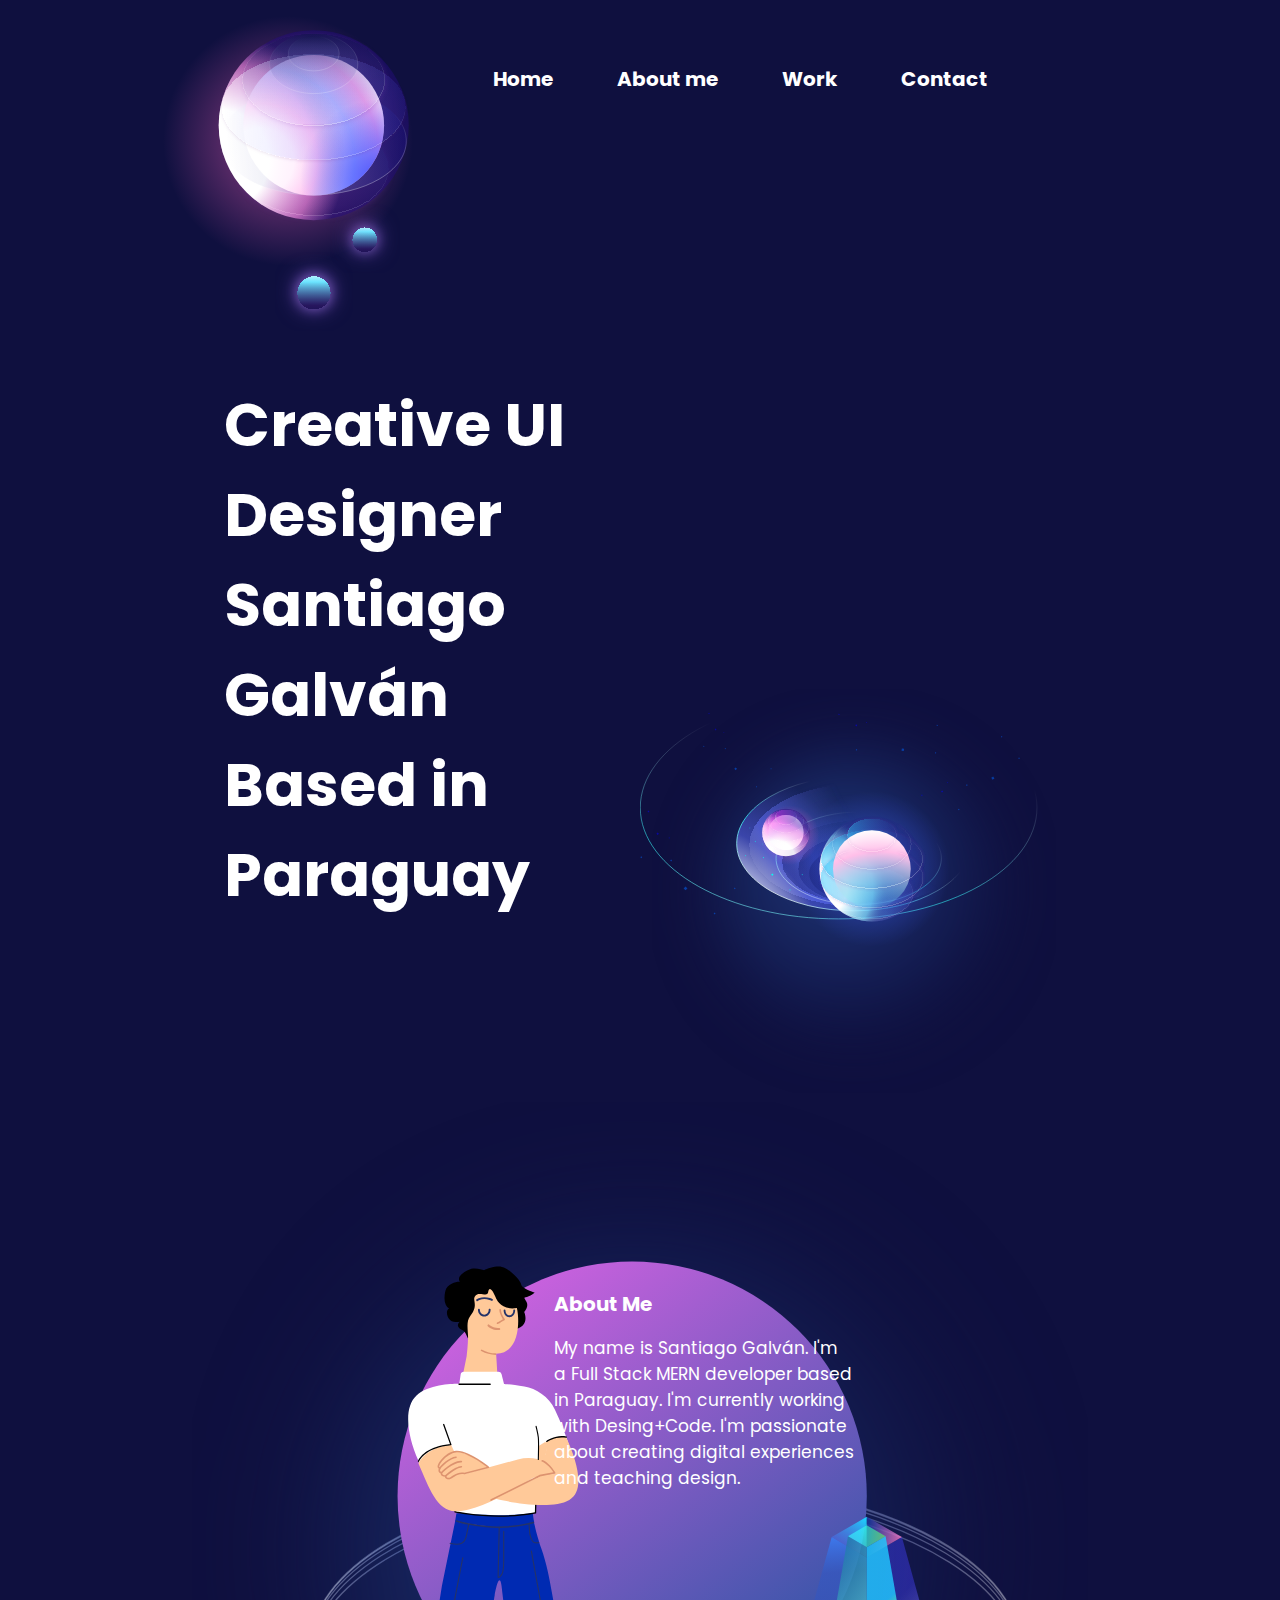
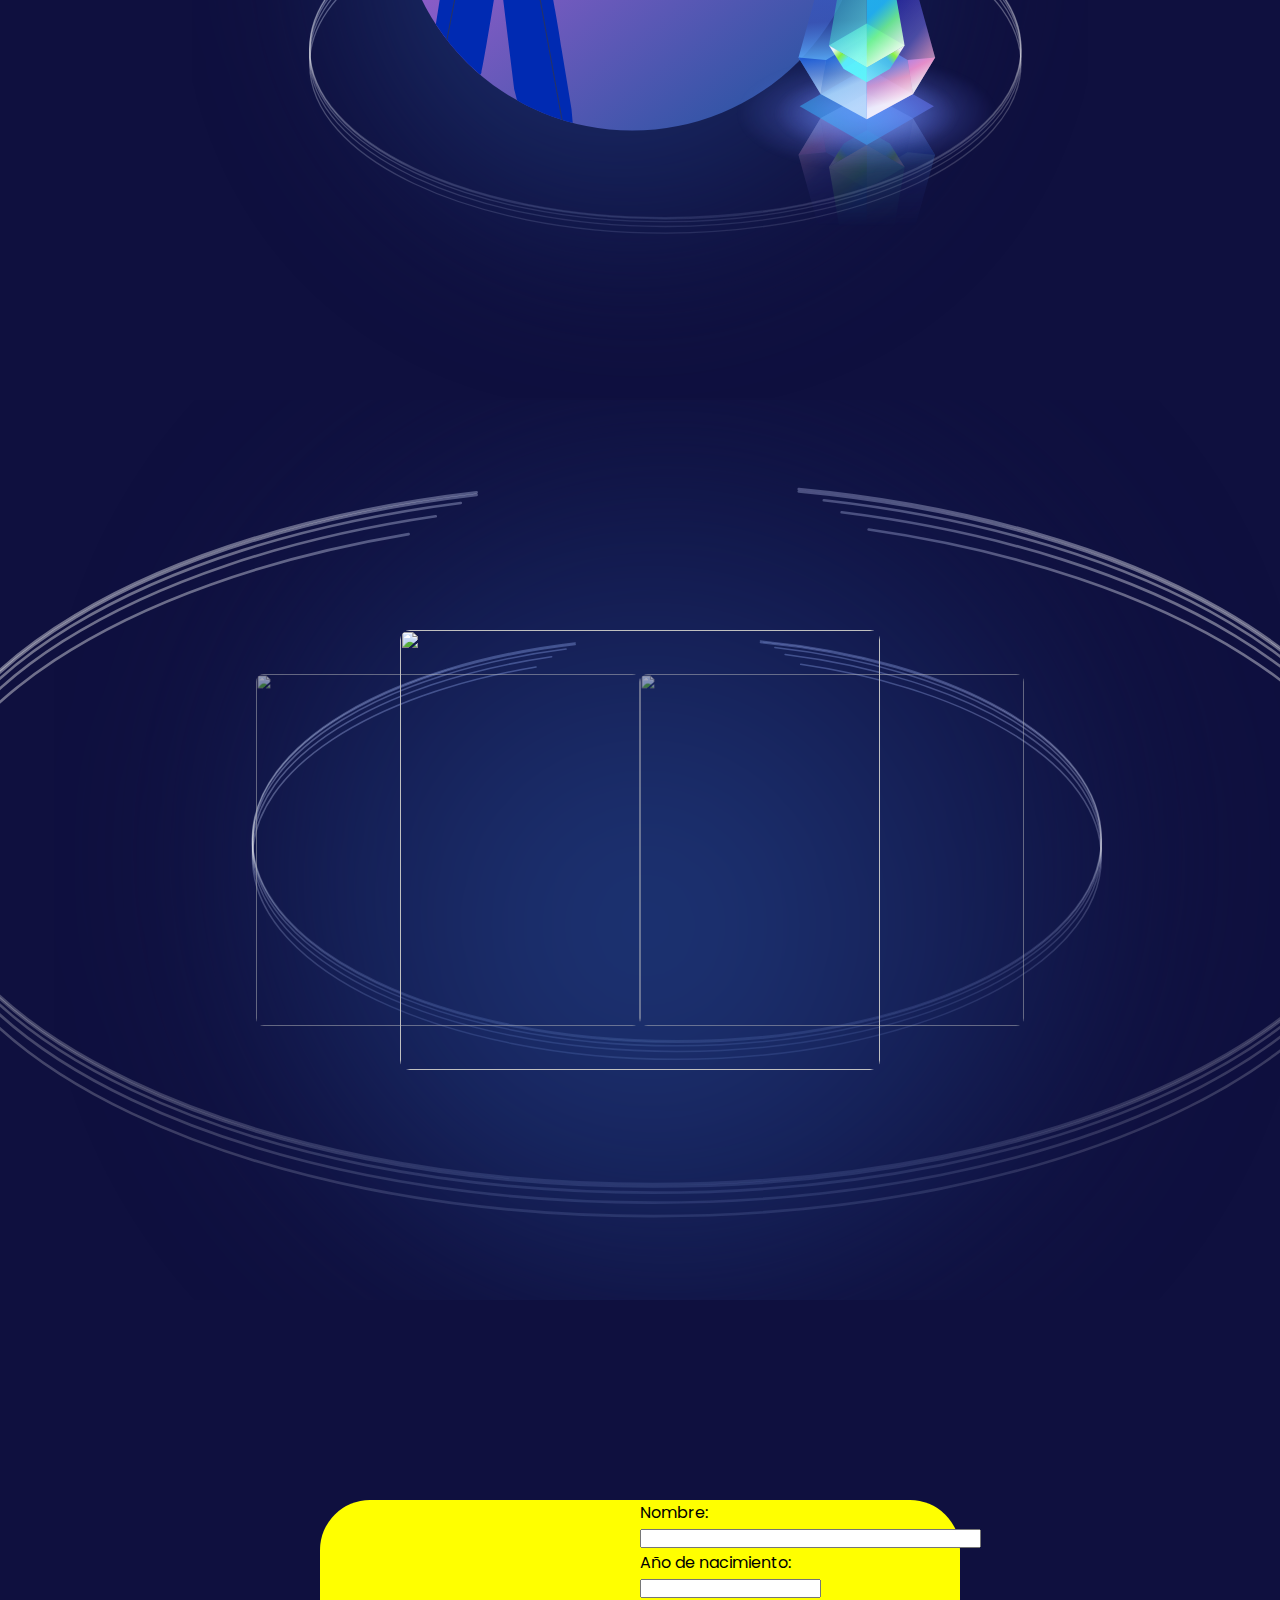
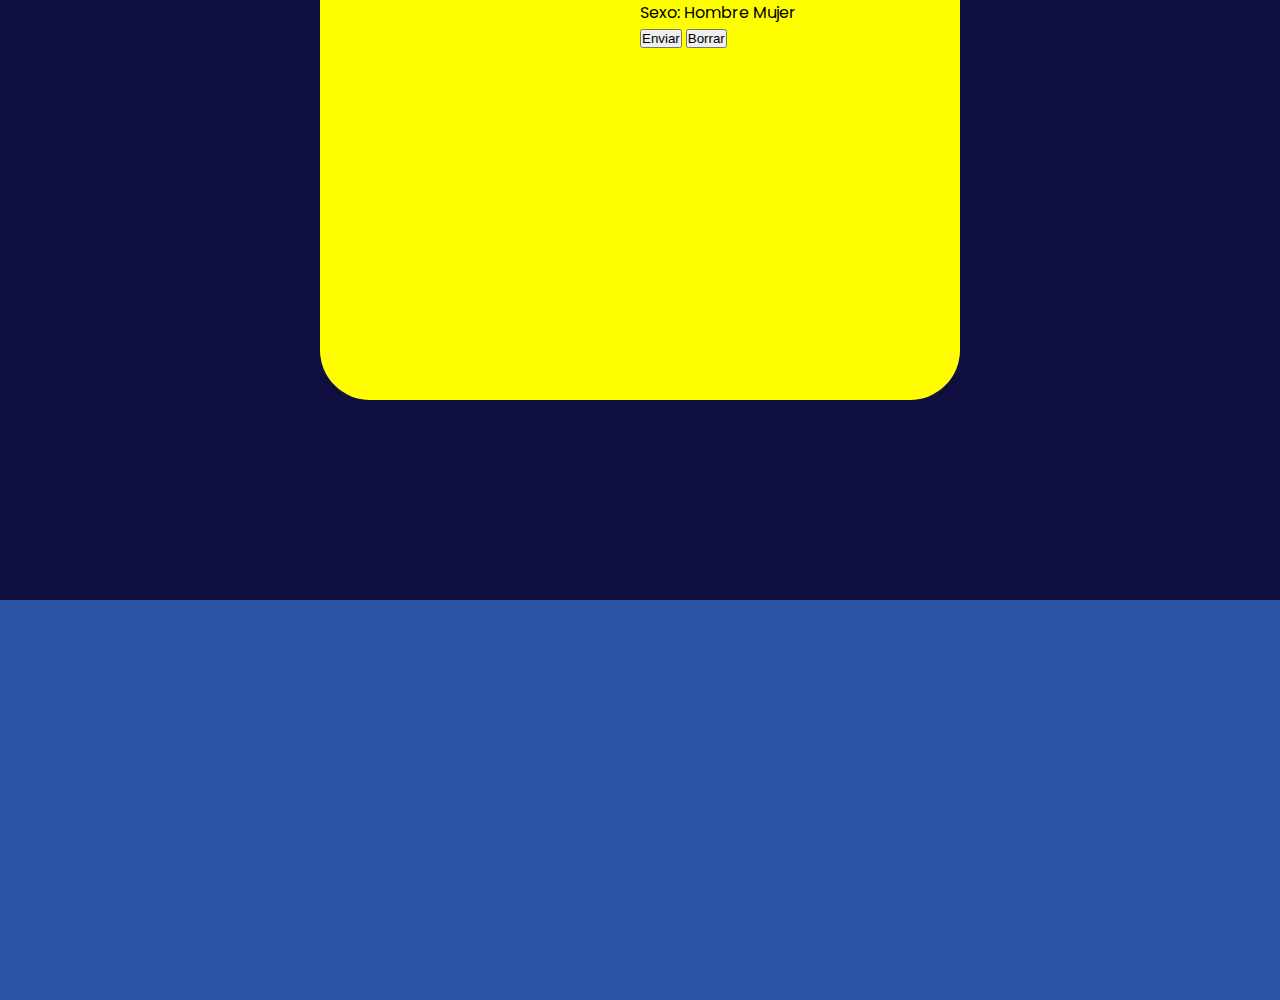
==== src/index.html @ d6e9d9f6 "first commit portafolio" ====
<!DOCTYPE html>
<html lang="en">
<head>
    <meta charset="UTF-8">
    <meta http-equiv="X-UA-Compatible" content="IE=edge">
    <meta name="viewport" content="width=device-width, initial-scale=1.0">
    <link rel="stylesheet" href="./css/styles.css">

    <!-- <script src="https://code.jquery.com/jquery-3.5.1.min.js" integrity="sha256-9/aliU8dGd2tb6OSsuzixeV4y/faTqgFtohetphbbj0=" crossorigin="anonymous"></script> -->
    <!-- borrar -->

    <title>Santiago's Portfolio</title>
</head>
<body>

    <!-- <div id="particles-js"> -->
    <!-- borrar -->

    <header>
        <!-- <div class="icon_close">X</div> -->
        <!-- BORRAR -->

        <span class="cont-img-header">
            <img src="./img/Illustration 1.svg" alt="">
        </span>
        <nav class="navbar">
            <ul>
                <li><a href="#home"></a> Home</li>
                <li><a href="#about"></a> About me</li>
                <li><a href="#work"></a> Work</li>
                <li><a href="#contact"></a> Contact</li>
            </ul>
        </nav>

    </header>

    <main>
        <!-- HOME -->
        <section id="home">
            
            <div class="_home-p">
                <p>Creative UI Designer Santiago Galván Based in Paraguay</p>
            </div>
            <div class="img-container-home">
                <span class="img-home">
                    <img src="./img/Illustration 2.svg" alt="">
                </span>
            </div>
        </section>
        <!-- FIN_HOME -->

        <!-- ABOUT_ME -->
        <section id="about">
            <div class="aboutMe">
                <span class="aboutMe-text">
                    <h3>About Me</h3>
                    <p>My name is Santiago Galván. I'm a Full Stack MERN developer based in Paraguay. I'm currently working with Desing+Code. I'm passionate about creating digital experiences and teaching design.</p>
                </span>
            </div>
        </section>
        <!-- FIN_ABOUT_ME -->

        <!-- MY_WORK -->
        <section id="work">
                <div class="container__slider">
                    <div class="work-container-slide">
                        <input type="radio" name="slider" id="item-1" checked>
                        <input type="radio" name="slider" id="item-2">
                        <input type="radio" name="slider" id="item-3">
            
                        <div class="cards">
                            <label class="card" for="item-1" id="selector-1">
                                <img src="https://syspree.com/wp-content/uploads/2022/09/What-is-an-interface-for-users.webp">
                            </label>
                            <label class="card" for="item-2" id="selector-2">
                                <img src="https://cdn.dribbble.com/userupload/2837889/file/original-324b267be5f0f3fc0b7f1242872d6e3b.jpg?resize=400x0">
                            </label>
                            <label class="card" for="item-3" id="selector-3">
                                <img src="https://i.pinimg.com/736x/de/cf/f0/decff0dd4cb679eb1a94dfb4b1c605c9.jpg">
                            </label>
            
                        </div>
                    </div>
                </div>
        </section>
        <!-- FIN_MY_WORK -->
        
        <!-- CONTACT -->
        <section id="contact">
            <div class="contact-form">
                <span>

                </span>
                <span class="form">
                    <form action="ejemplo.php" method="get">
                        <p>Nombre: <input type="text" name="nombre" size="40"></p>
                        <p>Año de nacimiento: <input type="number" name="nacido" min="1900"></p>
                        <p>Sexo:
                        <input type="radio" name="hm" value="h"> Hombre
                        <input type="radio" name="hm" value="m"> Mujer
                        </p>
                        <p>
                        <input type="submit" value="Enviar">
                        <input type="reset" value="Borrar">
                        </p>
                    </form>
                </span>
            </div>

                <!-- <img src="./img/Illustration 3.svg" alt=""> -->
        </section>
        <!-- FIN_CONTACT -->
    </main>

    <footer></footer>

    <!-- </div> -->
    <!-- <script src="./js/app.js"></script>
    <script src="./js/plugins/particles.js"></script>
    <script src="./js/plugins/app.js"></script> -->
    <!-- borrar -->

</body>
</html>
---- src/css/styles.css ----
@import url('https://fonts.googleapis.com/css2?family=Poppins&display=swap');

:root{
    --DefaultBG:#0F103F;
    --PrimaryContainerBG:#1C1C65;
    --SubtleBorder:#2F2F8A; /*60%*/
    --PlaceHolderText:#FFFFFF; /*40%*/
    --ElementContrast:#B5F9FD; /*42%*/
    --TertiaryText:#000000; /*30%*/
    --SecondaryIcons:#C961DE;
    --SecondaryIt:#2954A3;
    --ElementConstrast:#FFFFFF;

    --MainTittle:60px;
    --title1:30px;
    --title2:20px;
    --Paragraf:17px;
}

*{
    margin: 0;
    padding: 0;
    box-sizing: border-box;
}

body{
    background-color: #0F103F;
    font-family: 'Poppins', sans-serif;;
}

div{
    width: 100%;
    display: flex;
}

section{
    min-height: 100vh;
    min-width: 90vw;
    display: flex;
    justify-content: center;
    align-items: center;
}

img{
    width: 100%;
}

body::-webkit-scrollbar{
    width: 10px;
    height: 10px;
}

body::-webkit-scrollbar-thumb{
    background: var(--PrimaryContainerBG);
}

body::-webkit-scrollbar-track{
    opacity: 0;
}

/* HEADER */

header{
    font-size: var(--title2);
    color:var(--PlaceHolderText);
    font-weight: bold;

    height: 200px;
    width: 100%;
    display: flex;
    flex-direction: row;
    justify-content:center;

    gap: 5rem;
    padding: 1rem;
}

.cont-img-header{
    justify-content: flex-start;
    width: 20%;
}

.navbar{
    width: 50%;
    margin-top: 3rem;
}

ul{
    width: 100%;
    display: flex;
    justify-content: flex-start;
    gap: 4rem;

    list-style: none;
}

/* FIN_HEADER */

/* HOME */

#home{
    align-items: stretch;
}

._home-p{
    font-size: var(--MainTittle);
    color: var(--PlaceHolderText);
    font-weight: bold;
    text-align: left;

    width: 40%;
    justify-content: flex-end;
    align-items: center;
}

._home-p p{
    display: flex;
    align-items: center;

    margin-left: 6rem;
}

.img-container-home{
    width: 40%;

    display: flex;
    align-items: flex-end;
    justify-content: flex-start;
}

.img-home{
    width: 50vw;
    max-width: 50vw;
    min-width: 10vw;

    margin-right: 6rem;
}

/* FIN_HOME */

/* ABOUT_ME */

#about{
    background-image: url(../img/Illustration\ -\ Man\ version.svg);
    background-position: 50%, 50%;
    background-size: 70vw;
    background-repeat: no-repeat;
}

.aboutMe{
    display: grid;
    place-content: center;
    margin: -20rem 0 0 8rem;

    color: var(--PlaceHolderText);
}

.aboutMe-text{
    display: flex;
    flex-direction: column;
    justify-content: flex-start;
    align-items: flex-start;
}

.aboutMe h3{
    text-align: left;
    font-size: var(--title2);
    padding-bottom: 1rem;
}

.aboutMe p{
    text-align: left;
    font-size: var(--Paragraf);
    width: 300px;
}

/* FIN_ABOUT_ME */

/* MY_WORK */

#work{
    background-image: url(../img/Background.svg);
    background-position: 50%, 50%;
    background-size: 100vw;
    background-repeat: no-repeat;
}

#work h3{
    background-color: #000000;
}

.div-section-my-work-img{
    display: grid;
    place-content: center;
}

.my-work-img{
    position: relative;z-index: 1;
    width: 20vw;
    max-width: 20vw;
    min-width: 10vw;
}

.container__slider{
    max-width: 1000px;
    height: 500px;
    margin: auto;
    display: flex;
    align-items: center;
    justify-content: center;
    padding: 30px 10px;
}

input[type=radio]{
    display: none;
}

.work-container-slide{
    width: 100%;
    max-width: 800px;
    height: 100%;
    max-height: 600px;
    transform-style: preserve-3d;
    display: flex;
    justify-content: center;
    align-items: center;
}

.cards{
    position: relative;
    width: 100%;
    height: 100%;
}

.card{
    position: absolute;
    width: 60%;
    height: 100%;
    left: 0;
    right: 0;
    margin: auto;
    cursor: pointer;
    transition: transform 0.4s cubic-bezier(0.165, 0.84, 0.44, 1);
}

#work img{
    width: 100%;
    height: 100%;
    border-radius: 10px;
    -o-object-fit: cover;
    object-fit: cover;
}


#item-2:checked ~ .cards #selector-1,
#item-1:checked ~ .cards #selector-3,
#item-3:checked ~ .cards #selector-2{
    transform: translateX(-40%) scale(0.8);
    opacity: 0.6;
    z-index: 0;
}

#item-3:checked ~ .cards #selector-1,
#item-1:checked ~ .cards #selector-2,
#item-2:checked ~ .cards #selector-3{
    transform: translateX(40%) scale(0.8);
    opacity: 0.6;
    z-index: 0;
}

#item-1:checked ~ .cards #selector-1,
#item-2:checked ~ .cards #selector-2,
#item-3:checked ~ .cards #selector-3{
    transform: translateX(0) scale(1);
    z-index: 1;
}

/* FIN_MY_WORK */

/* CONTACT */
#contact{
    justify-content: center;
    align-items: center;
}

.contact-form{
    background-color: red;
    width: 50%;
    height: 500px;
    border-radius: 50px;
    display: flex;
    align-items: stretch;
}
.contact-form:nth-child(1){
    background-color: yellow;
}

.contact-form span{
    width: 50%;
}

/* FIN-CONTACT */

footer{
    height: 400px;
    width: 100%;
    background-color: var(--SecondaryIt);
}
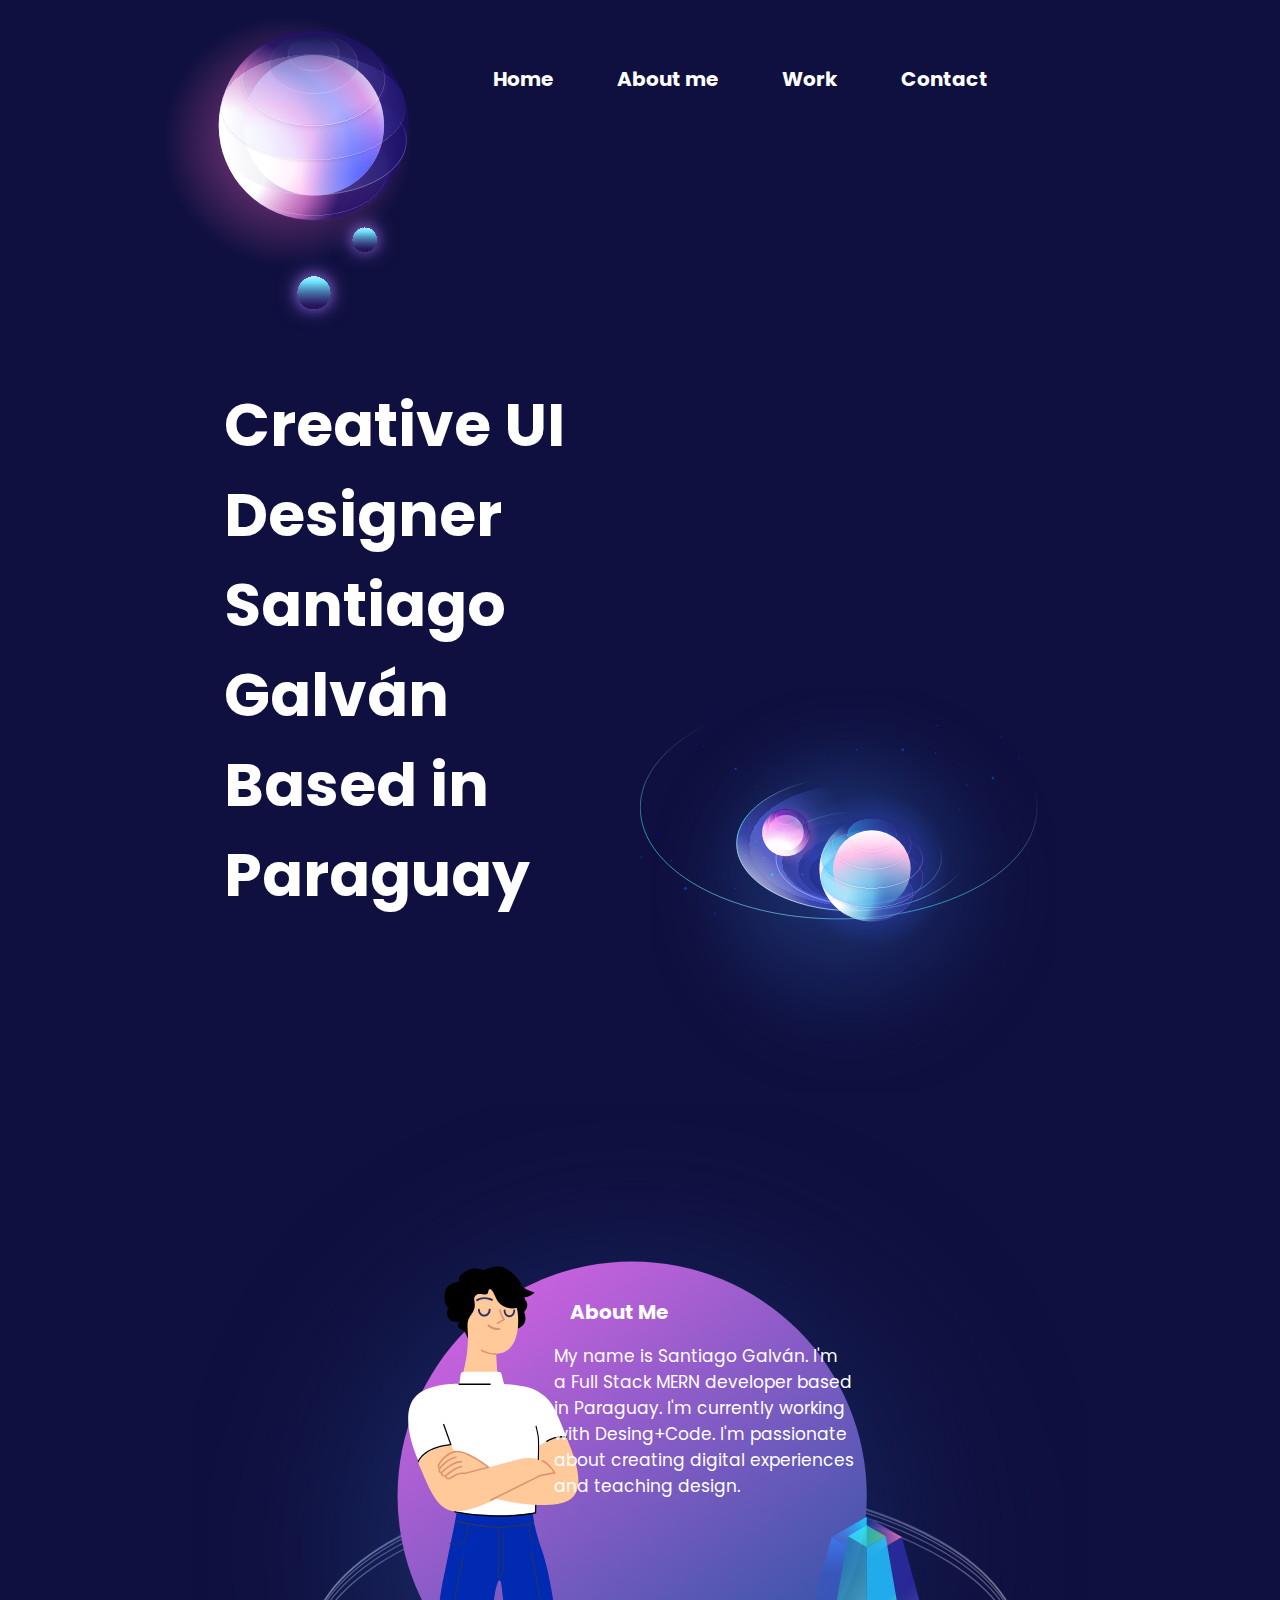
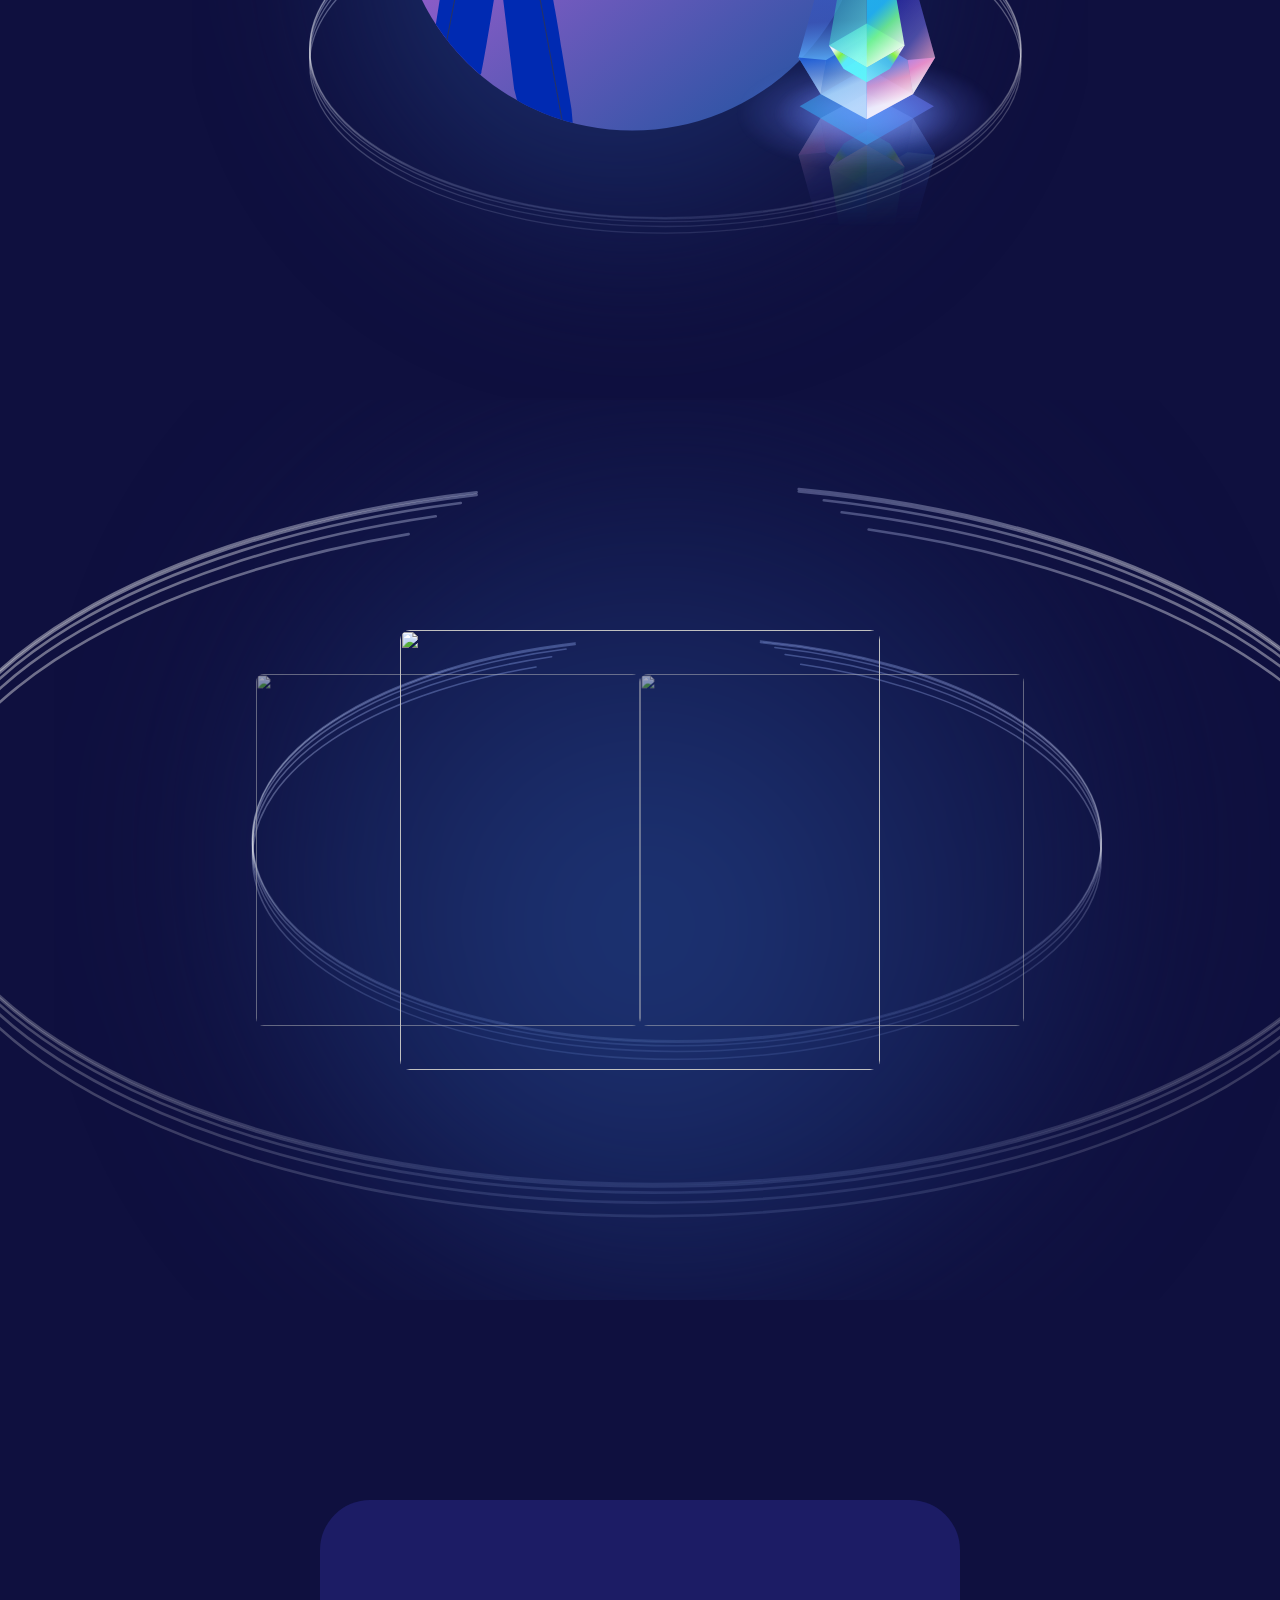
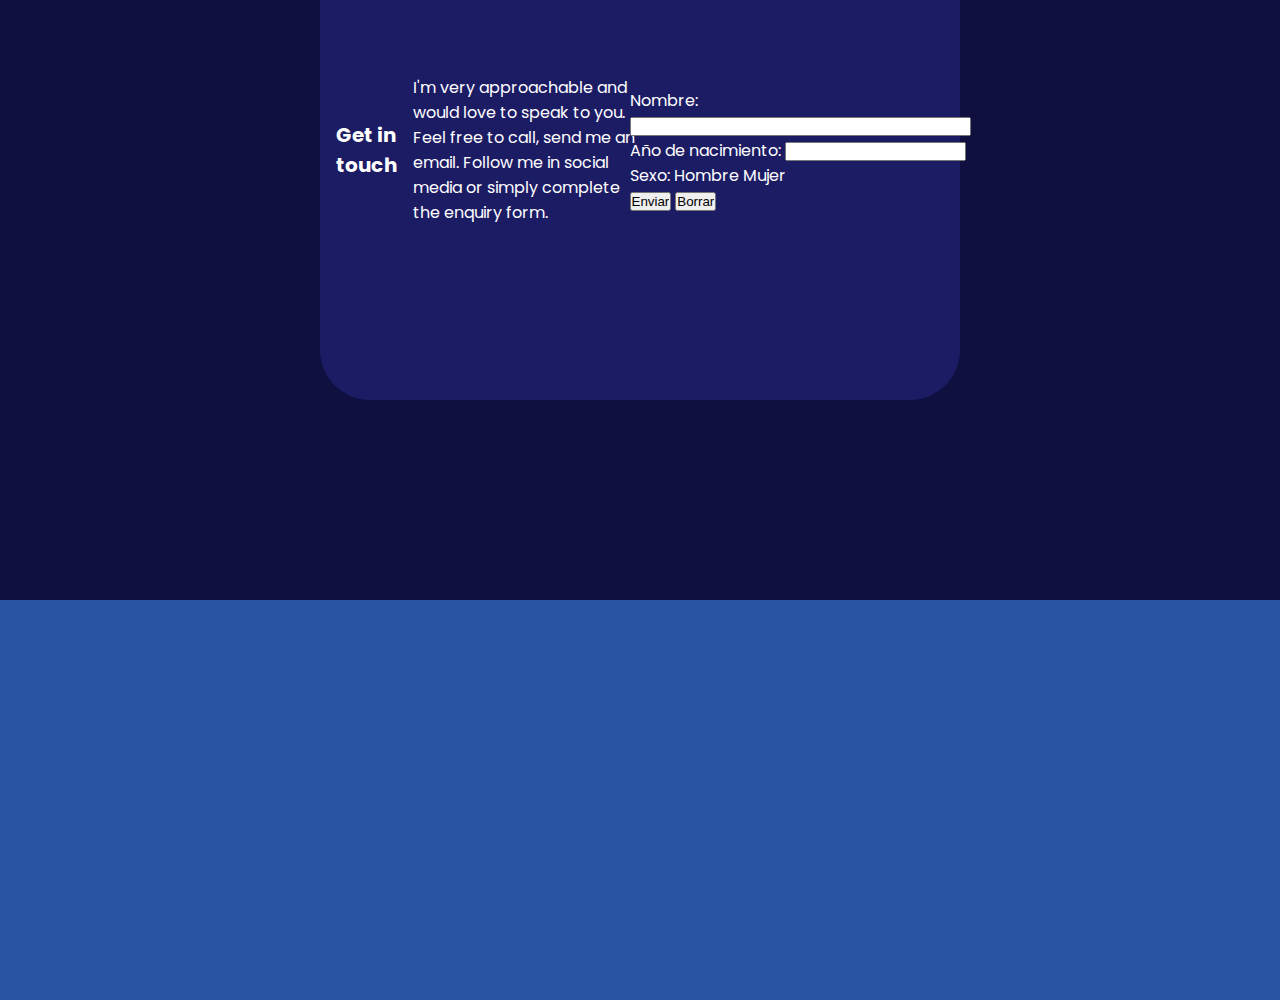
==== commit 209151d3: "second commit portafolio" ====
--- a/src/index.html
+++ b/src/index.html
@@ -89,7 +89,10 @@
         <section id="contact">
             <div class="contact-form">
                 <span>
-
+                    <h3>Get in touch</h3>
+                    <p>
+                        I'm very approachable and would love to speak to you. Feel free to call, send me an email.  Follow me in social media or simply complete the enquiry form.
+                    </p>
                 </span>
                 <span class="form">
                     <form action="ejemplo.php" method="get">
--- a/src/css/styles.css
+++ b/src/css/styles.css
@@ -26,6 +26,7 @@
 body{
     background-color: #0F103F;
     font-family: 'Poppins', sans-serif;;
+    color: var(--PlaceHolderText);
 }
 
 div{
@@ -45,6 +46,11 @@
     width: 100%;
 }
 
+h3{
+    font-size: var(--title2);
+    padding: 1rem;
+}
+
 body::-webkit-scrollbar{
     width: 10px;
     height: 10px;
@@ -62,7 +68,7 @@
 
 header{
     font-size: var(--title2);
-    color:var(--PlaceHolderText);
+    /* color:var(--PlaceHolderText); */
     font-weight: bold;
 
     height: 200px;
@@ -164,8 +170,8 @@
 
 .aboutMe h3{
     text-align: left;
-    font-size: var(--title2);
-    padding-bottom: 1rem;
+    /* font-size: var(--title2);
+    padding-bottom: 1rem; */
 }
 
 .aboutMe p{
@@ -284,19 +290,19 @@
 }
 
 .contact-form{
-    background-color: red;
+    background-color: var(--PrimaryContainerBG);
     width: 50%;
     height: 500px;
     border-radius: 50px;
     display: flex;
     align-items: stretch;
 }
-.contact-form:nth-child(1){
-    background-color: yellow;
-}
 
 .contact-form span{
+    display: flex;
     width: 50%;
+    align-items: center;
+    justify-content: center;
 }
 
 /* FIN-CONTACT */
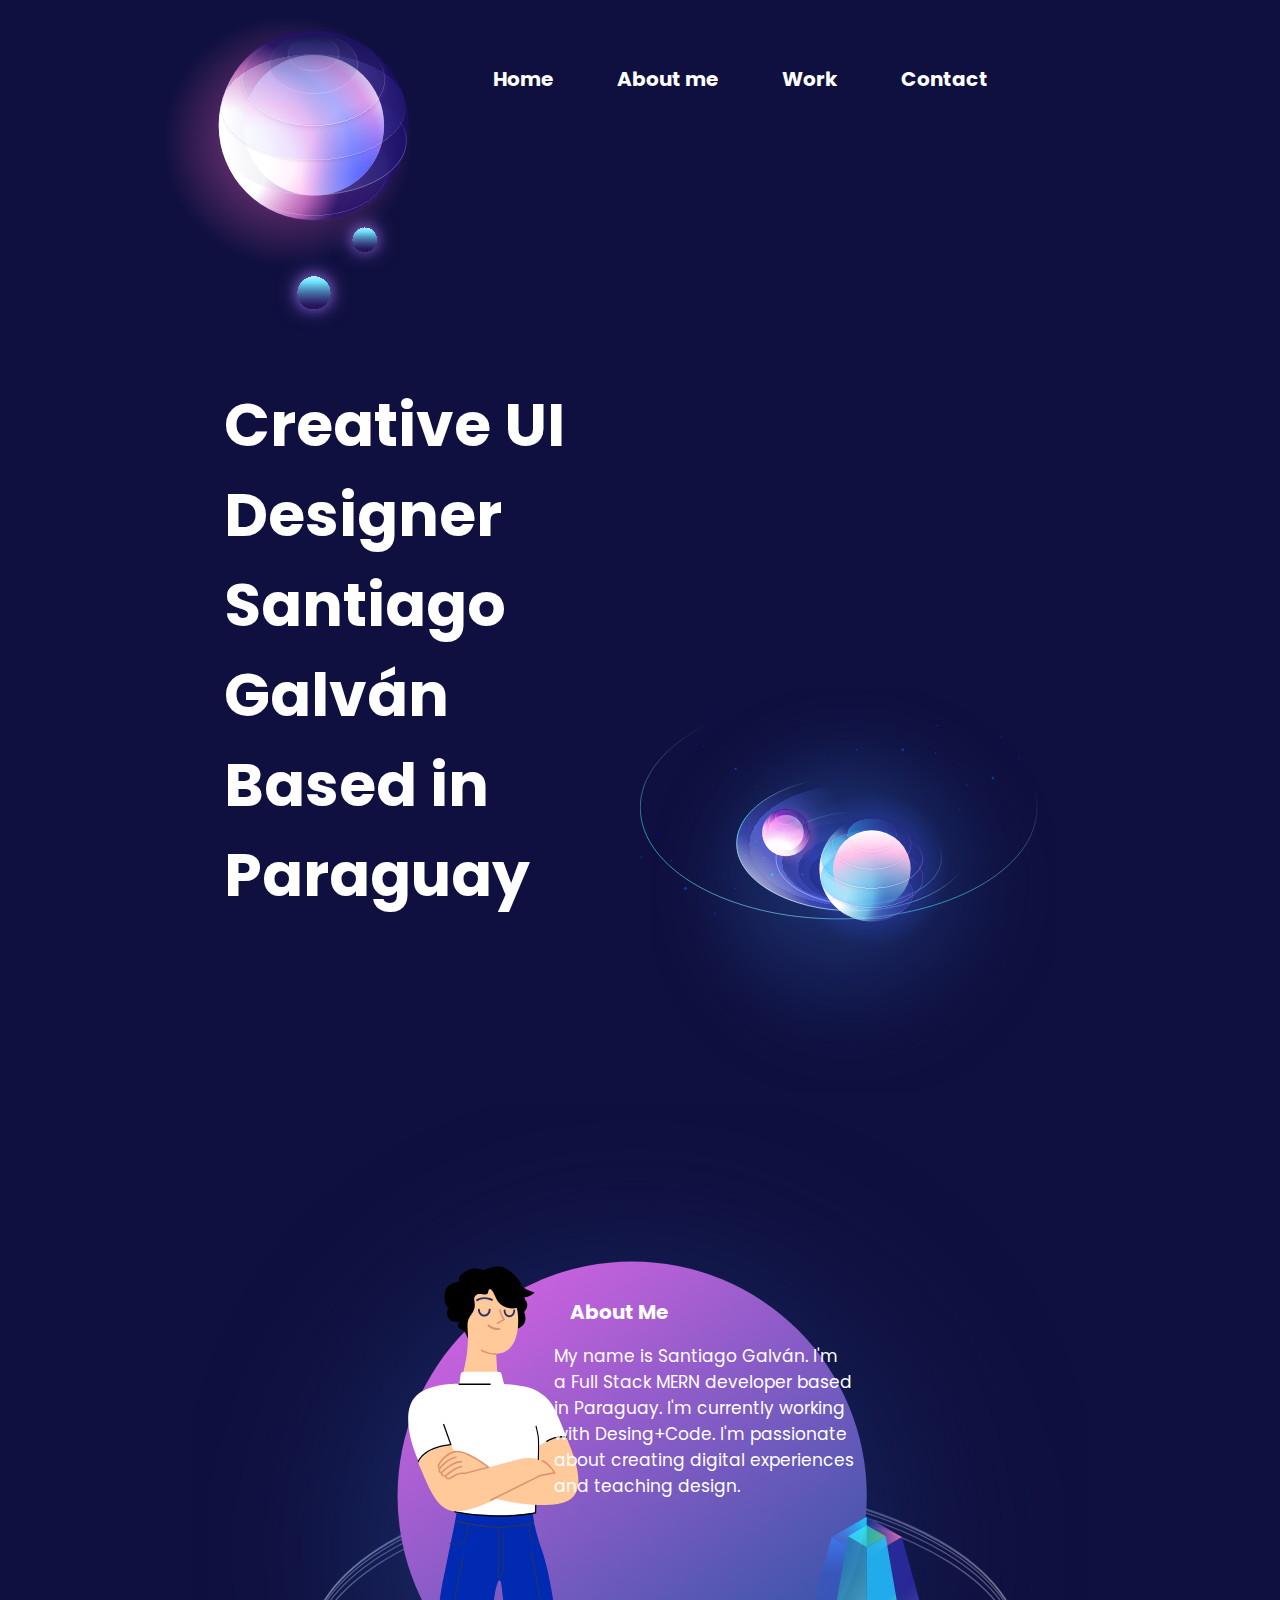
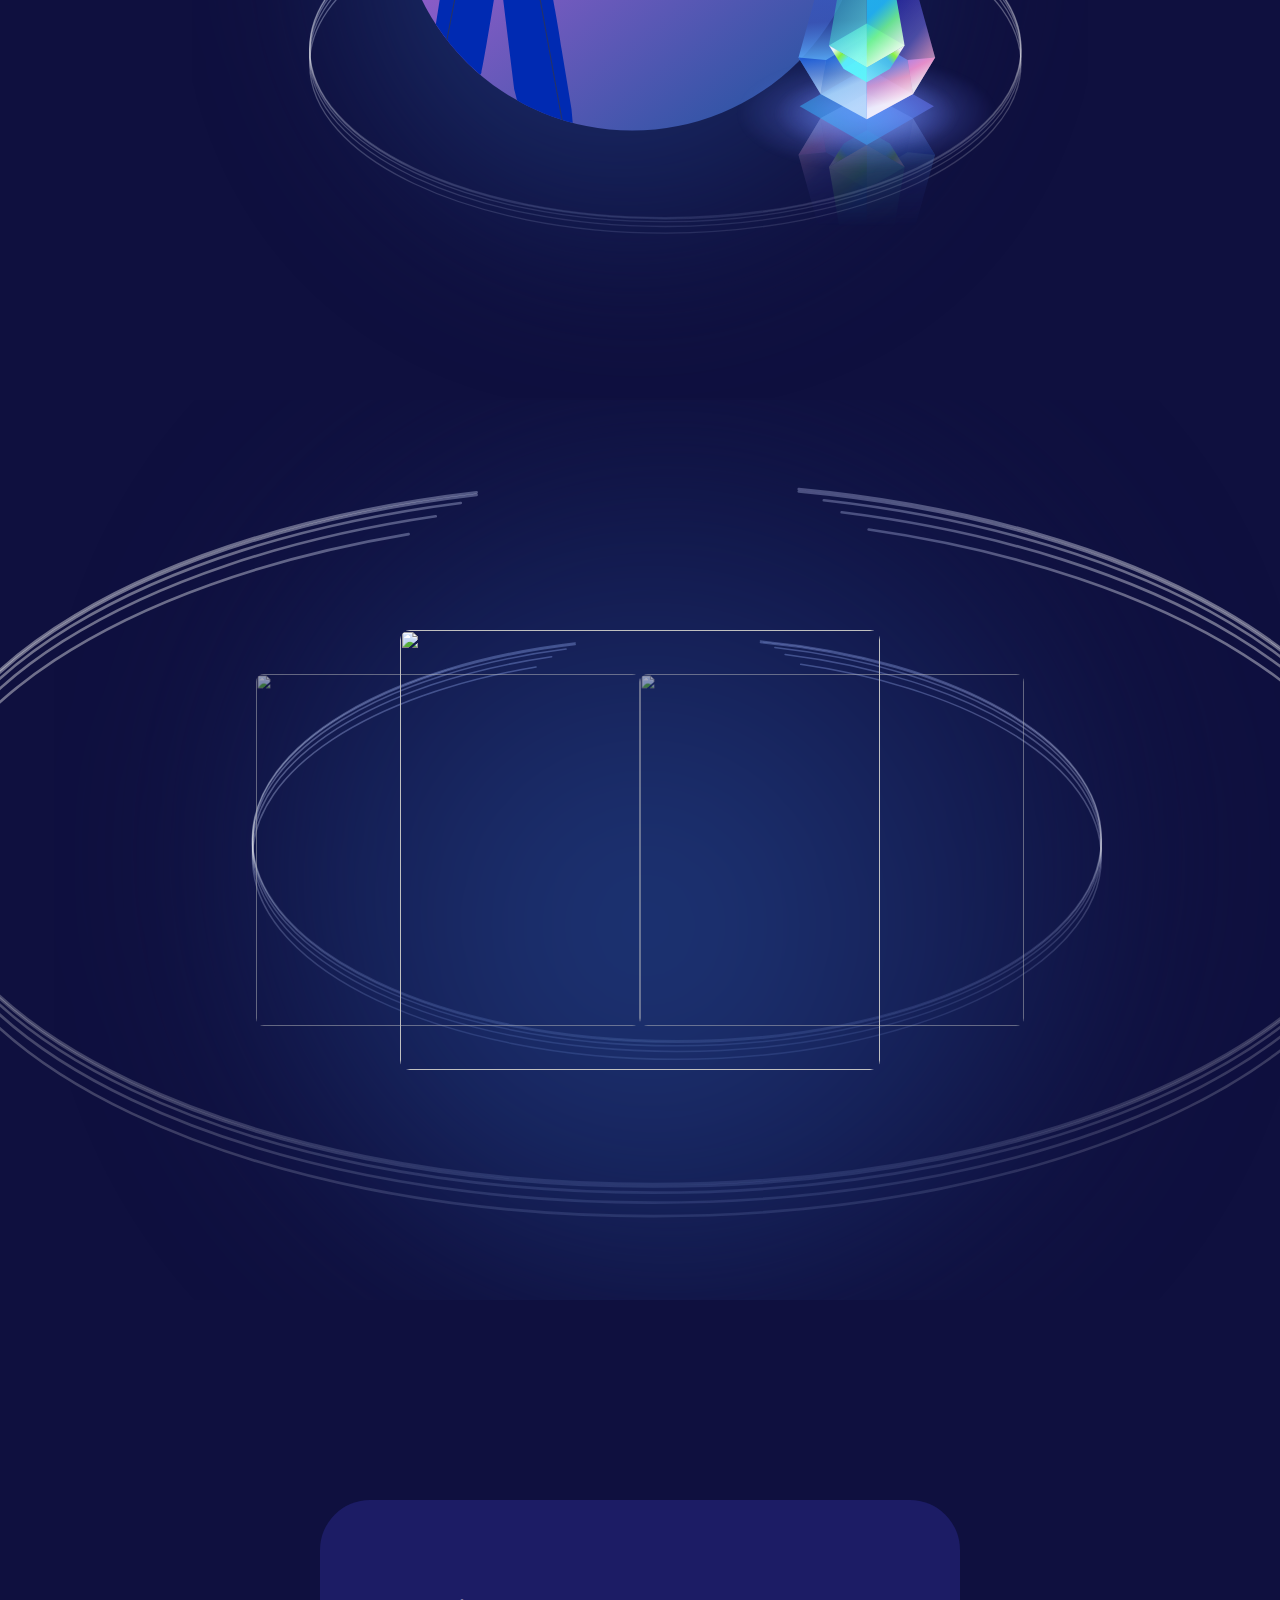
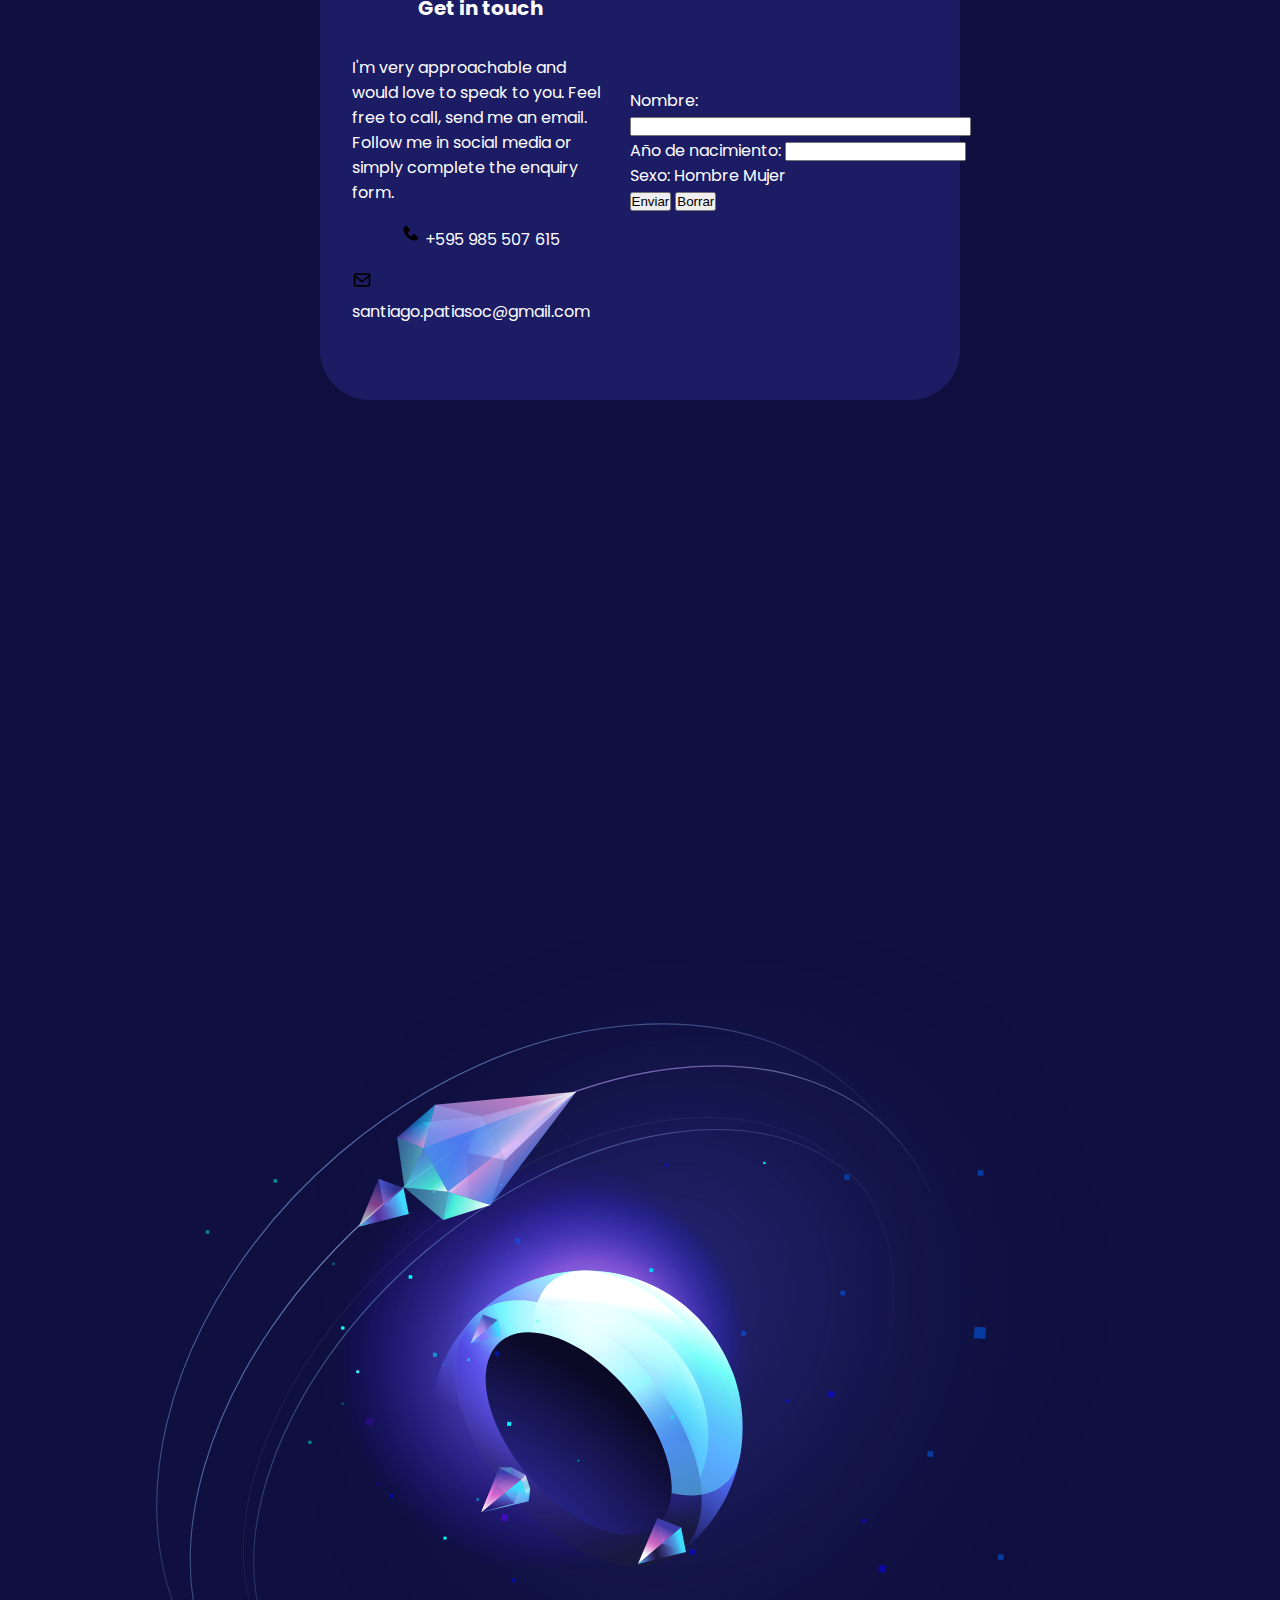
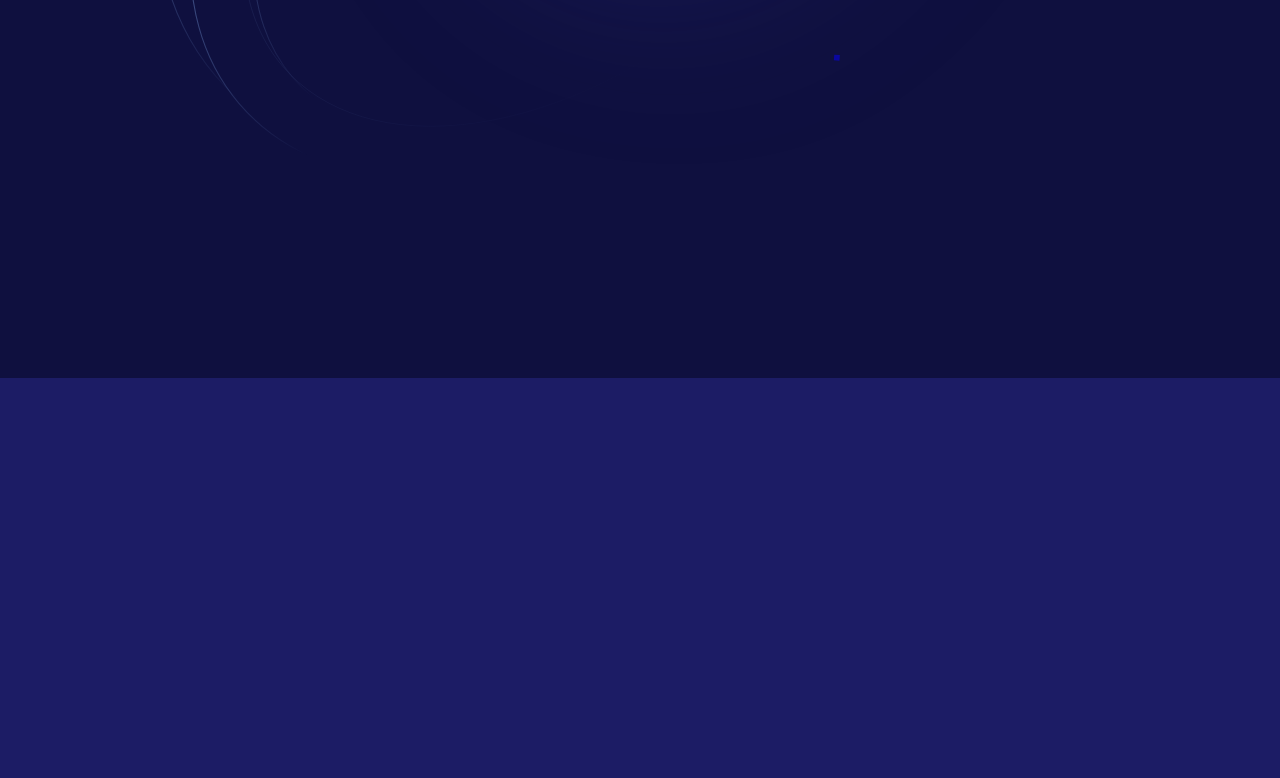
==== commit 9ee38c15: "third commit port" ====
--- a/src/index.html
+++ b/src/index.html
@@ -93,6 +93,15 @@
                     <p>
                         I'm very approachable and would love to speak to you. Feel free to call, send me an email.  Follow me in social media or simply complete the enquiry form.
                     </p>
+                    <p>
+                        <svg xmlns="http://www.w3.org/2000/svg" width="24" height="24" viewBox="0 0 24 24" style="fill: rgba(0, 0, 0, 1);transform: ;msFilter:;"><path d="m20.487 17.14-4.065-3.696a1.001 1.001 0 0 0-1.391.043l-2.393 2.461c-.576-.11-1.734-.471-2.926-1.66-1.192-1.193-1.553-2.354-1.66-2.926l2.459-2.394a1 1 0 0 0 .043-1.391L6.859 3.513a1 1 0 0 0-1.391-.087l-2.17 1.861a1 1 0 0 0-.29.649c-.015.25-.301 6.172 4.291 10.766C11.305 20.707 16.323 21 17.705 21c.202 0 .326-.006.359-.008a.992.992 0 0 0 .648-.291l1.86-2.171a.997.997 0 0 0-.085-1.39z"></path>
+                        </svg>
+                        +595 985 507 615
+                    </p>                
+                    <p><svg xmlns="http://www.w3.org/2000/svg" width="24" height="24" viewBox="0 0 24 24" style="fill: rgba(0, 0, 0, 1);transform: ;msFilter:;"><path d="M20 4H4c-1.103 0-2 .897-2 2v12c0 1.103.897 2 2 2h16c1.103 0 2-.897 2-2V6c0-1.103-.897-2-2-2zm0 2v.511l-8 6.223-8-6.222V6h16zM4 18V9.044l7.386 5.745a.994.994 0 0 0 1.228 0L20 9.044 20.002 18H4z"></path>
+                    </svg>
+                    santiago.patiasoc@gmail.com
+                </p>
                 </span>
                 <span class="form">
                     <form action="ejemplo.php" method="get">
@@ -109,9 +118,10 @@
                     </form>
                 </span>
             </div>
-
-                <!-- <img src="./img/Illustration 3.svg" alt=""> -->
         </section>
+        <div class="img-footer">
+            <img src="./img/Illustration 3.svg" alt="">
+        </div>
         <!-- FIN_CONTACT -->
     </main>
 
--- a/src/css/styles.css
+++ b/src/css/styles.css
@@ -303,6 +303,13 @@
     width: 50%;
     align-items: center;
     justify-content: center;
+    flex-direction: column;
+    gap: 1rem;
+    padding: 0 2rem;
+}
+
+.contact-form span p svg{
+    width: 20px;
 }
 
 /* FIN-CONTACT */
@@ -310,5 +317,5 @@
 footer{
     height: 400px;
     width: 100%;
-    background-color: var(--SecondaryIt);
+    background-color: var(--PrimaryContainerBG);
 }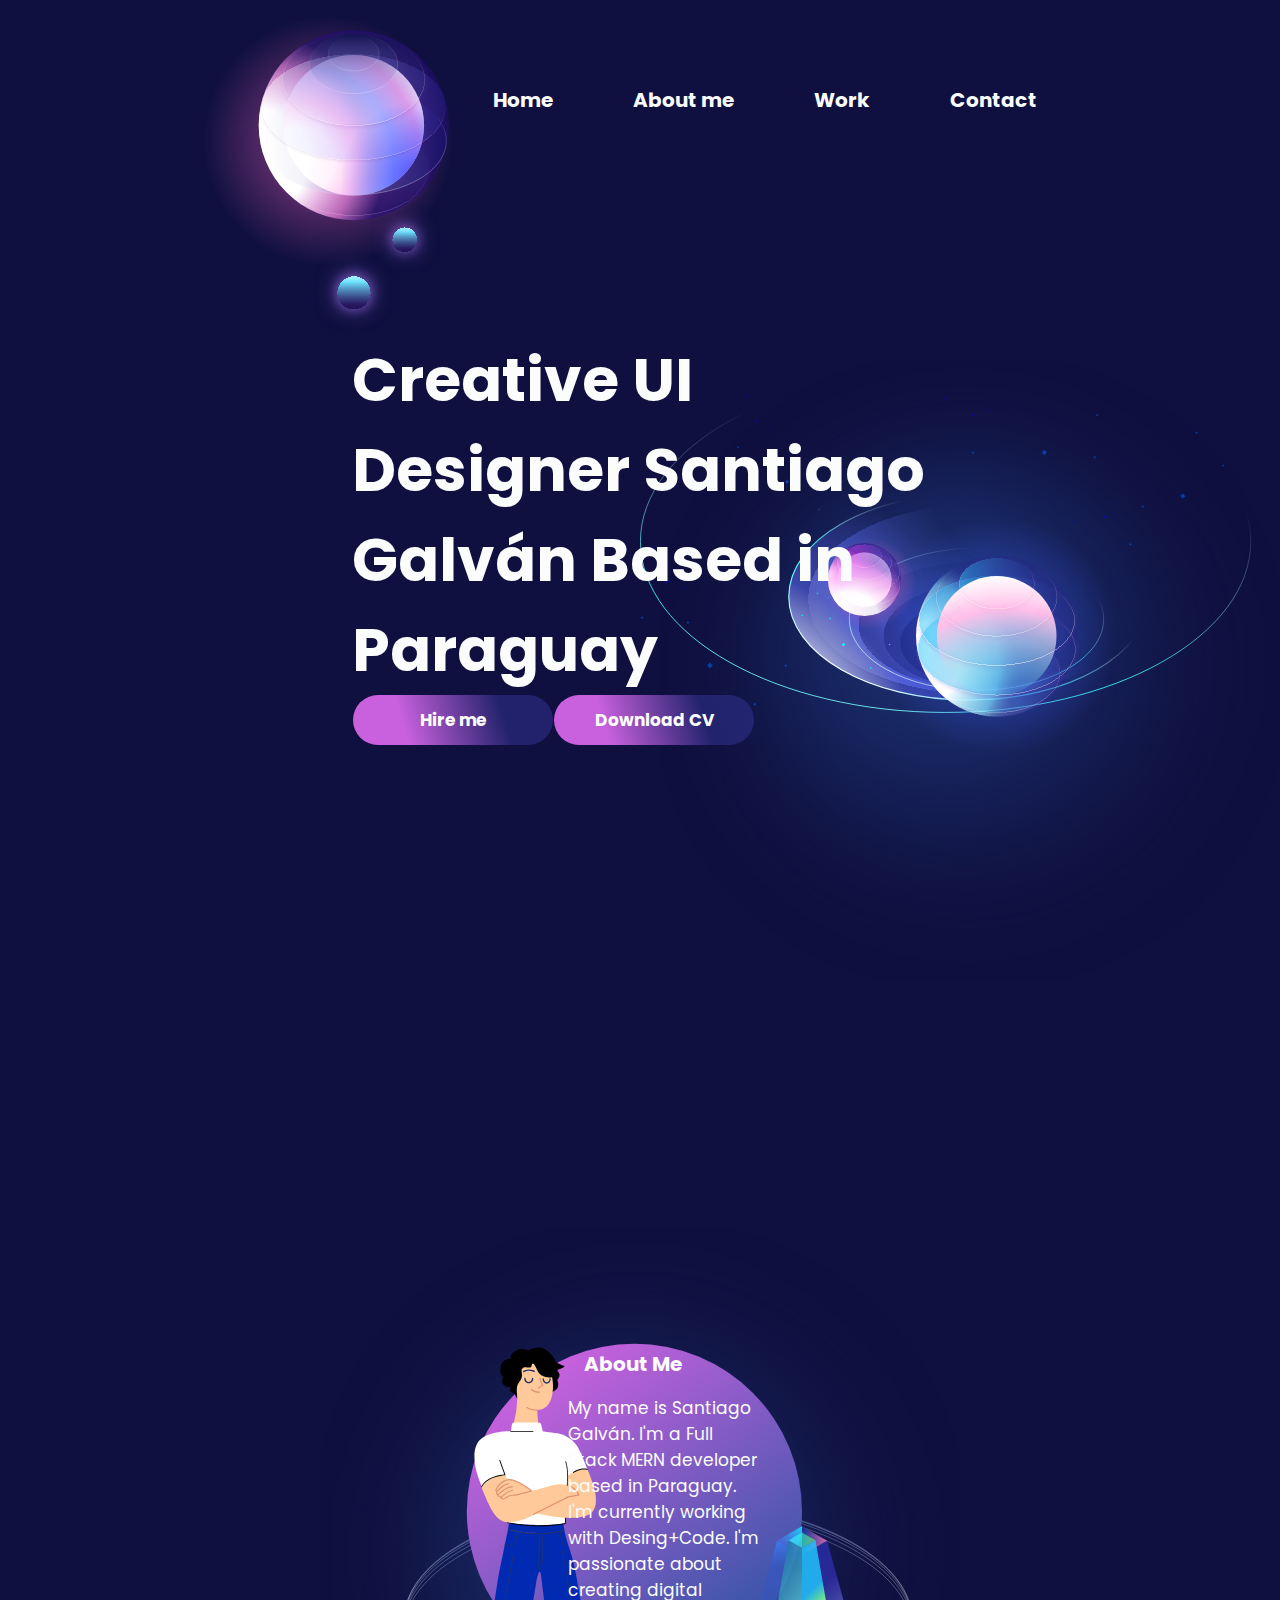
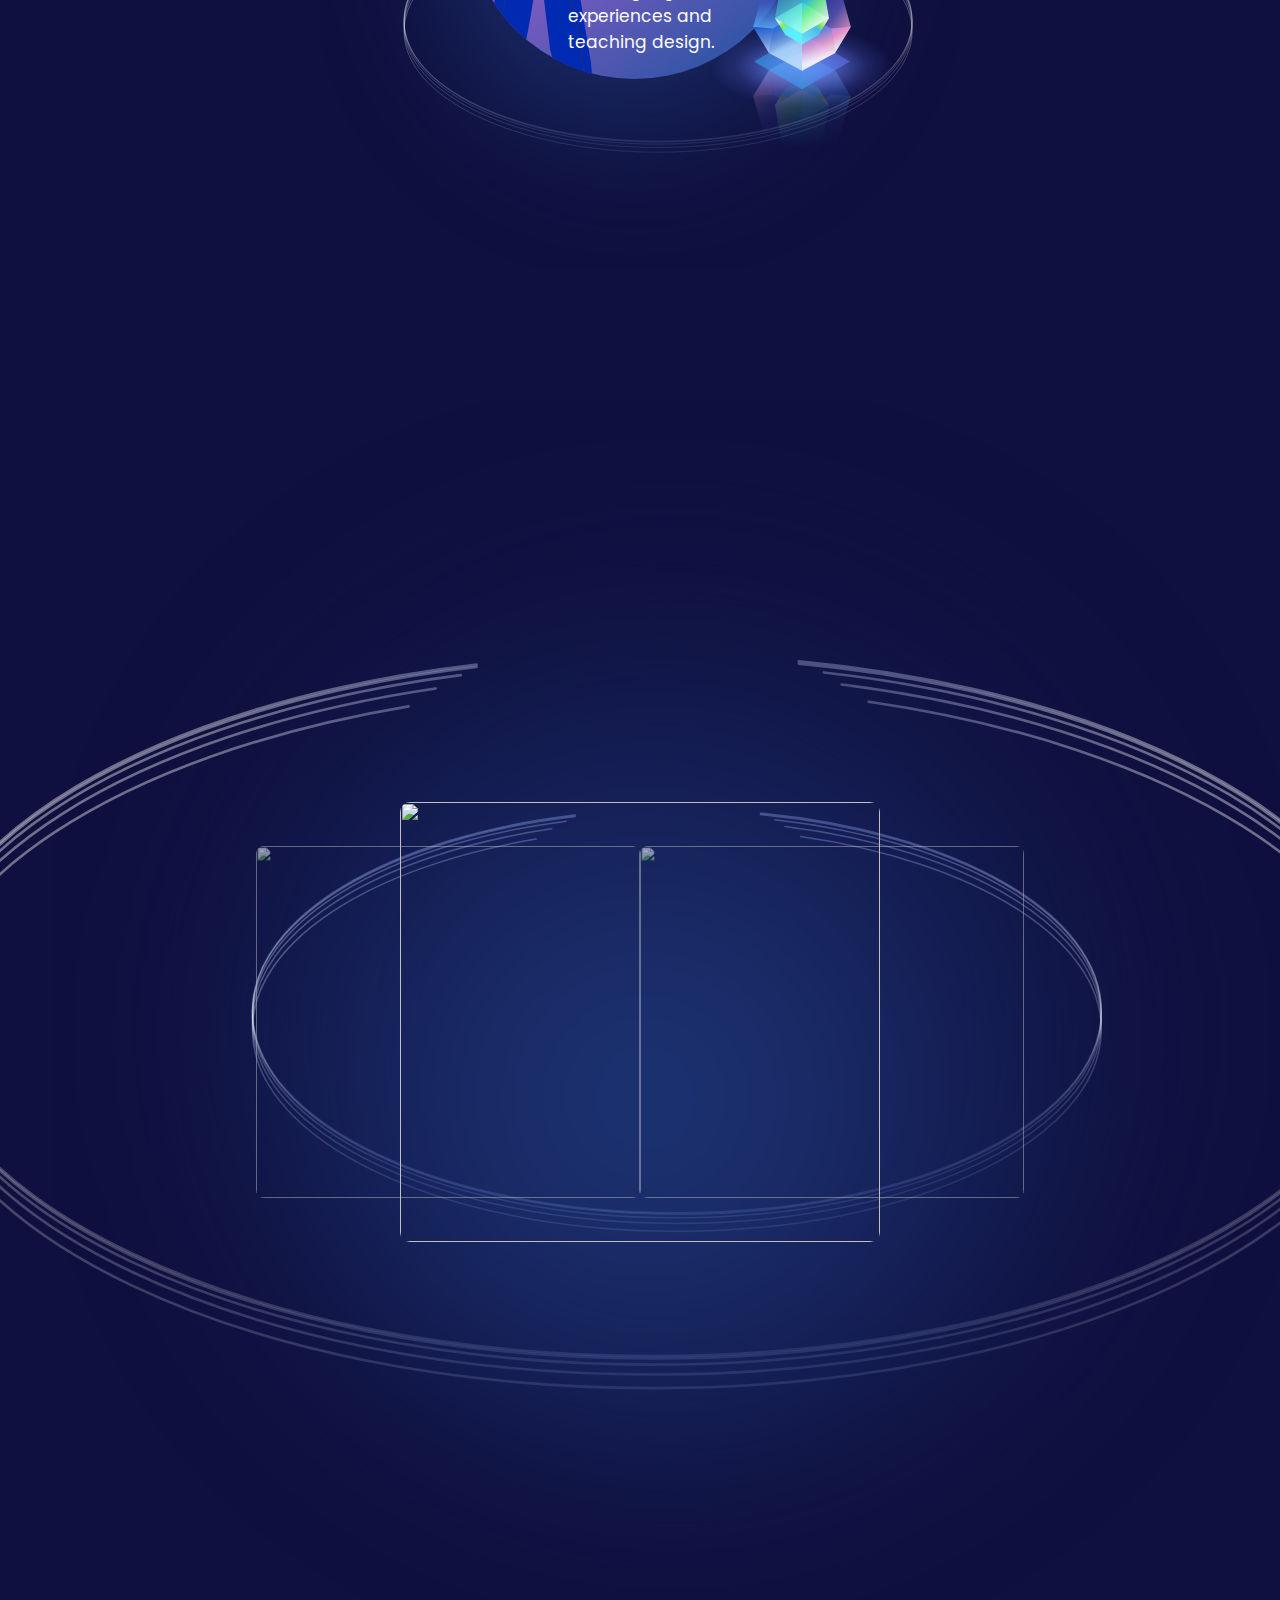
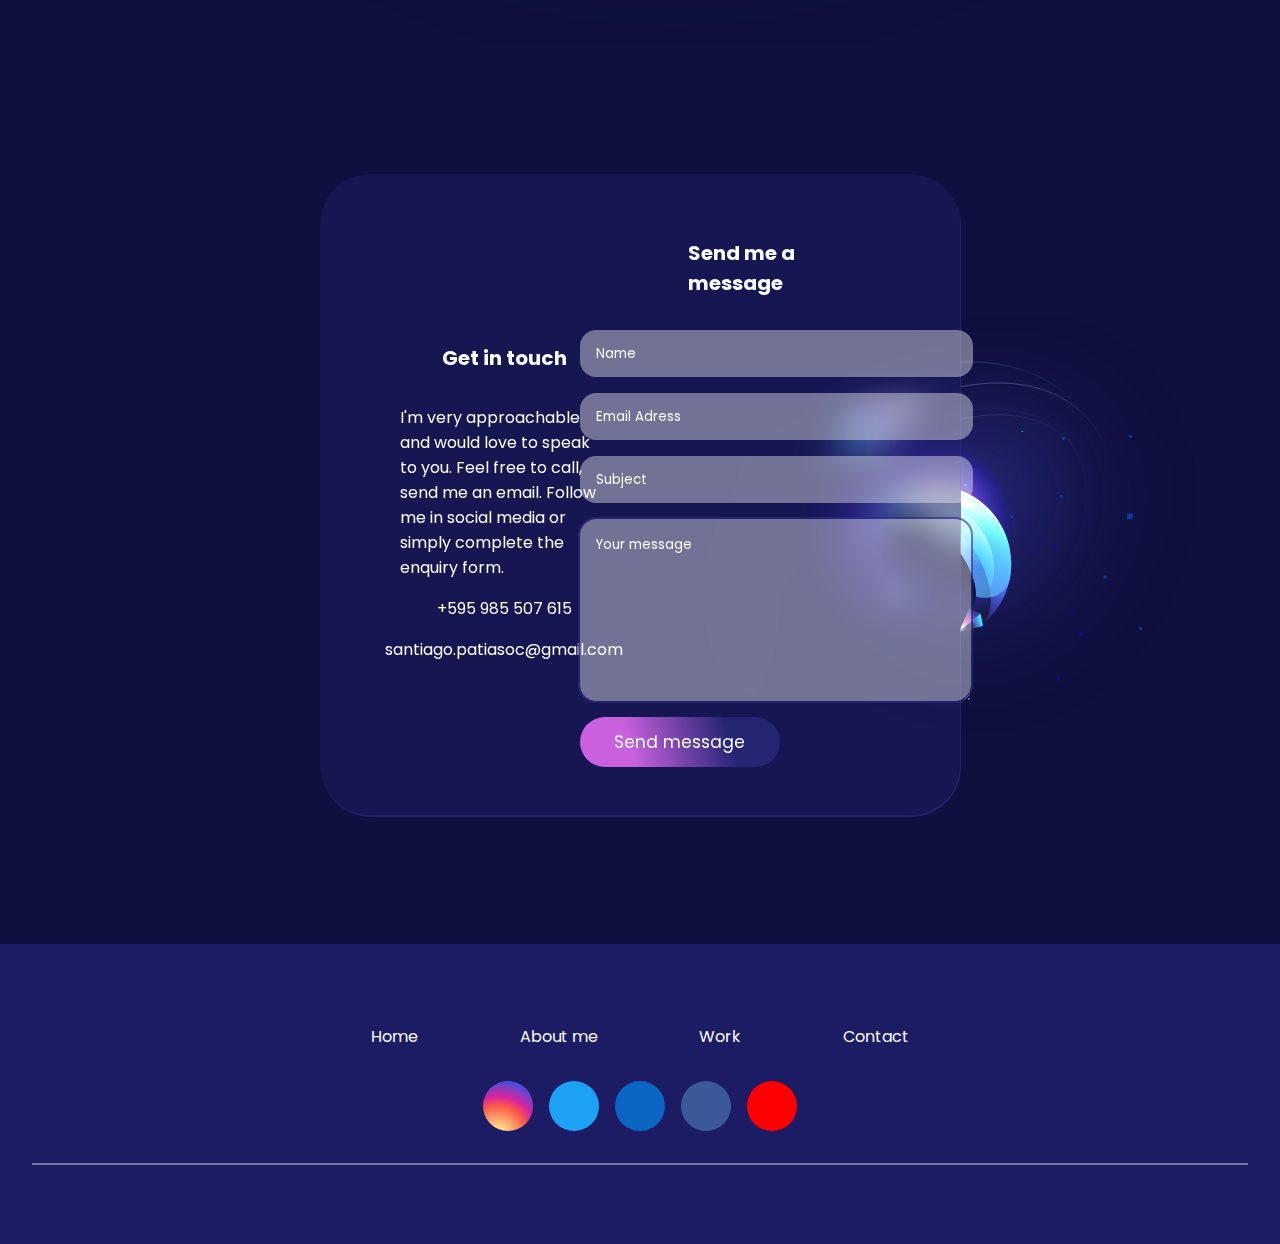
==== commit f021849b: "140123" ====
--- a/src/index.html
+++ b/src/index.html
@@ -6,6 +6,7 @@
     <meta name="viewport" content="width=device-width, initial-scale=1.0">
     <link rel="stylesheet" href="./css/styles.css">
 
+    <script src="https://kit.fontawesome.com/a4b82f8149.js" crossorigin="anonymous"></script>
     <!-- <script src="https://code.jquery.com/jquery-3.5.1.min.js" integrity="sha256-9/aliU8dGd2tb6OSsuzixeV4y/faTqgFtohetphbbj0=" crossorigin="anonymous"></script> -->
     <!-- borrar -->
 
@@ -25,10 +26,10 @@
         </span>
         <nav class="navbar">
             <ul>
-                <li><a href="#home"></a> Home</li>
-                <li><a href="#about"></a> About me</li>
-                <li><a href="#work"></a> Work</li>
-                <li><a href="#contact"></a> Contact</li>
+                <li><a href="#home">Home</a></li>
+                <li><a href="#about">About me</a></li>
+                <li><a href="#work">Work</a></li>
+                <li><a href="#contact">Contact</a></li>
             </ul>
         </nav>
 
@@ -38,9 +39,14 @@
         <!-- HOME -->
         <section id="home">
             
-            <div class="_home-p">
+            <div class="home-text">
                 <p>Creative UI Designer Santiago Galván Based in Paraguay</p>
+                <div class="container-btn">
+                    <div class="buttom">Hire me</div>
+                    <div class="buttom">Download CV</div>
+                </div>
             </div>
+
             <div class="img-container-home">
                 <span class="img-home">
                     <img src="./img/Illustration 2.svg" alt="">
@@ -57,8 +63,16 @@
                     <p>My name is Santiago Galván. I'm a Full Stack MERN developer based in Paraguay. I'm currently working with Desing+Code. I'm passionate about creating digital experiences and teaching design.</p>
                 </span>
             </div>
-        </section>
-        <!-- FIN_ABOUT_ME -->
+
+            <!-- NUEVO-->
+			<div class="img-container-about">
+                <!--<span class="img-home">-->
+                    <img src="./img/Illustration - Man version.svg" alt="">
+                <!--</span>-->
+            </div>
+            <!-- NUEVO-->
+
+        </section>        <!-- FIN_ABOUT_ME -->
 
         <!-- MY_WORK -->
         <section id="work">
@@ -82,6 +96,12 @@
                         </div>
                     </div>
                 </div>
+                <div class="img-container-work">
+                    <!--<span class="img-home">-->
+                        <img src="./img/Background.svg" alt="">
+                    <!--</span>-->
+                </div>
+    
         </section>
         <!-- FIN_MY_WORK -->
         
@@ -94,38 +114,64 @@
                         I'm very approachable and would love to speak to you. Feel free to call, send me an email.  Follow me in social media or simply complete the enquiry form.
                     </p>
                     <p>
-                        <svg xmlns="http://www.w3.org/2000/svg" width="24" height="24" viewBox="0 0 24 24" style="fill: rgba(0, 0, 0, 1);transform: ;msFilter:;"><path d="m20.487 17.14-4.065-3.696a1.001 1.001 0 0 0-1.391.043l-2.393 2.461c-.576-.11-1.734-.471-2.926-1.66-1.192-1.193-1.553-2.354-1.66-2.926l2.459-2.394a1 1 0 0 0 .043-1.391L6.859 3.513a1 1 0 0 0-1.391-.087l-2.17 1.861a1 1 0 0 0-.29.649c-.015.25-.301 6.172 4.291 10.766C11.305 20.707 16.323 21 17.705 21c.202 0 .326-.006.359-.008a.992.992 0 0 0 .648-.291l1.86-2.171a.997.997 0 0 0-.085-1.39z"></path>
-                        </svg>
+                        <i class="fa-solid fa-phone"></i>
                         +595 985 507 615
                     </p>                
-                    <p><svg xmlns="http://www.w3.org/2000/svg" width="24" height="24" viewBox="0 0 24 24" style="fill: rgba(0, 0, 0, 1);transform: ;msFilter:;"><path d="M20 4H4c-1.103 0-2 .897-2 2v12c0 1.103.897 2 2 2h16c1.103 0 2-.897 2-2V6c0-1.103-.897-2-2-2zm0 2v.511l-8 6.223-8-6.222V6h16zM4 18V9.044l7.386 5.745a.994.994 0 0 0 1.228 0L20 9.044 20.002 18H4z"></path>
-                    </svg>
-                    santiago.patiasoc@gmail.com
-                </p>
+                    <p>
+                        <i class="fa-solid fa-envelope"></i>
+                        santiago.patiasoc@gmail.com
+                    </p>
                 </span>
                 <span class="form">
-                    <form action="ejemplo.php" method="get">
-                        <p>Nombre: <input type="text" name="nombre" size="40"></p>
-                        <p>Año de nacimiento: <input type="number" name="nacido" min="1900"></p>
-                        <p>Sexo:
-                        <input type="radio" name="hm" value="h"> Hombre
-                        <input type="radio" name="hm" value="m"> Mujer
-                        </p>
-                        <p>
-                        <input type="submit" value="Enviar">
-                        <input type="reset" value="Borrar">
-                        </p>
+                    <h3>Send me a message</h3>
+                    <form class="form-style" method="get">
+                        <!-- <p>Name -->
+                            <input class="input-form" type="text" name="name" size="43" placeholder="Name">
+                        <!-- </p> -->
+                        <!-- <p> -->
+                            <!-- Email Adress -->
+                            <input class="input-form" type="text" name="email" size="43" placeholder="Email Adress">
+                        <!-- </p> -->
+                        <!-- <p> -->
+                            <!-- Subject -->
+                            <input class="input-form" type="text" name="subject" size="43" placeholder="Subject">
+                        <!-- </p> -->
+                        <!-- <p> -->
+                            <textarea class="input-form" rows = "10" cols = "43" name = "description" placeholder="Your message"></textarea>
+                        <!-- </p> -->
+                        <!-- <p> -->
+                            <input class="buttom" type="submit" value="Send message">
+                        <!-- </p> -->
                     </form>
                 </span>
             </div>
+            <div class="img-footer">
+                <img src="./img/Illustration 3.svg" alt="">
+            </div>
         </section>
-        <div class="img-footer">
-            <img src="./img/Illustration 3.svg" alt="">
-        </div>
         <!-- FIN_CONTACT -->
     </main>
 
-    <footer></footer>
+    <footer>
+        <nav class="navbar footer-nav">
+            <ul>
+                <li><a href="#home"><i class="fa-solid fa-house"></i> Home</a></li>
+                <li><a href="#about"><i class="fa-solid fa-user"></i> About me</a></li>
+                <li><a href="#work"><i class="fa-solid fa-briefcase"></i> Work</a></li>
+                <li><a href="#contact"><i class="fa-solid fa-phone"></i> Contact</a></li>
+            </ul>
+        </nav>
+        <nav class="navbar footer-nav footer-nav__icons">
+            <ul>
+                <li><a href=""><i class="fa-brands fa-instagram"></i></a></li>
+                <li><a href=""><i class="fa-brands fa-twitter"></i></a></li>
+                <li><a href=""><i class="fa-brands fa-linkedin-in"></i></a></li>
+                <li><a href=""><i class="fa-brands fa-facebook-f"></i></a></li>
+                <li><a href=""><i class="fa-brands fa-youtube"></i></a></li>
+            </ul>
+        </nav>
+        <hr>
+    </footer>
 
     <!-- </div> -->
     <!-- <script src="./js/app.js"></script>
--- a/src/css/styles.css
+++ b/src/css/styles.css
@@ -3,10 +3,10 @@
 :root{
     --DefaultBG:#0F103F;
     --PrimaryContainerBG:#1C1C65;
-    --SubtleBorder:#2F2F8A; /*60%*/
-    --PlaceHolderText:#FFFFFF; /*40%*/
-    --ElementContrast:#B5F9FD; /*42%*/
-    --TertiaryText:#000000; /*30%*/
+    --SubtleBorder:rgba(47, 47, 138, 0.6);
+    --PlaceHolderText:rgba(255, 255, 255, 0.4);
+    --ElementContrast:rgb(181 249 253 / 0.42);
+    --TertiaryText:rgba(0, 0, 0, 0.3);
     --SecondaryIcons:#C961DE;
     --SecondaryIt:#2954A3;
     --ElementConstrast:#FFFFFF;
@@ -15,6 +15,8 @@
     --title1:30px;
     --title2:20px;
     --Paragraf:17px;
+
+    --text: #FBFCFC;
 }
 
 *{
@@ -25,8 +27,8 @@
 
 body{
     background-color: #0F103F;
-    font-family: 'Poppins', sans-serif;;
-    color: var(--PlaceHolderText);
+    font-family: 'Poppins', sans-serif;
+    color: var(--text);
 }
 
 div{
@@ -40,10 +42,16 @@
     display: flex;
     justify-content: center;
     align-items: center;
+    position: relative;
 }
 
 img{
     width: 100%;
+}
+
+a{
+    text-decoration: none;
+    color: var(--text);
 }
 
 h3{
@@ -51,6 +59,12 @@
     padding: 1rem;
 }
 
+hr{
+    width: 95%;
+    margin: 0 auto;
+    border: 0.5px solid var(--PlaceHolderText);
+}
+
 body::-webkit-scrollbar{
     width: 10px;
     height: 10px;
@@ -68,7 +82,6 @@
 
 header{
     font-size: var(--title2);
-    /* color:var(--PlaceHolderText); */
     font-weight: bold;
 
     height: 200px;
@@ -76,8 +89,6 @@
     display: flex;
     flex-direction: row;
     justify-content:center;
-
-    gap: 5rem;
     padding: 1rem;
 }
 
@@ -88,50 +99,69 @@
 
 .navbar{
     width: 50%;
-    margin-top: 3rem;
-}
-
-ul{
-    width: 100%;
-    display: flex;
-    justify-content: flex-start;
-    gap: 4rem;
-
+    display: flex;
+    align-items: center;
+}
+
+.navbar ul{
+    width: 100%;
+    display: flex;
+    justify-content: space-around;
     list-style: none;
 }
-
 /* FIN_HEADER */
 
 /* HOME */
-
 #home{
-    align-items: stretch;
-}
-
-._home-p{
+    overflow: hidden;
+}
+
+.home-text{
     font-size: var(--MainTittle);
-    color: var(--PlaceHolderText);
     font-weight: bold;
     text-align: left;
-
-    width: 40%;
+    height: 70vh;
+    width: 45vw;
+    flex-direction: column;
+    position: relative;z-index: 3;
+}
+
+.container-btn{
+    display: flex;
+    justify-content: space-around;
+    position: relative;
+    width: 70%;
+}
+
+.buttom{
+    width: 200px;
+    height: 50px;
+    background:var(--SecondaryIcons);
+    background: linear-gradient(73deg, var(--SecondaryIcons) 26%, var(--SubtleBorder) 74%);
+    border-radius: 50px;
+    border: 10px;
+    font-size: var(--Paragraf);
+    display: grid;
+    place-content: center;
+    position: relative;
+    color: var(--text);
+    font-family: 'Poppins', sans-serif;
+}
+
+.buttom:hover {
+    background:var(--SubtleBorder);
+    background: linear-gradient(73deg, var(--SubtleBorder) 26%, var(--SecondaryIcons) 74%);
+}
+
+.img-container-home{
+    width: 50%;
+
+    display: flex;
+    align-items: flex-end;
     justify-content: flex-end;
-    align-items: center;
-}
-
-._home-p p{
-    display: flex;
-    align-items: center;
-
-    margin-left: 6rem;
-}
-
-.img-container-home{
-    width: 40%;
-
-    display: flex;
-    align-items: flex-end;
-    justify-content: flex-start;
+    position: absolute;z-index: 2;
+    margin-bottom: 0;
+    right: 0;
 }
 
 .img-home{
@@ -139,26 +169,24 @@
     max-width: 50vw;
     min-width: 10vw;
 
-    margin-right: 6rem;
-}
-
+    margin-bottom: 0;
+    right: 0;
+    /* background-color: orange; */
+}
 /* FIN_HOME */
 
 /* ABOUT_ME */
 
 #about{
-    background-image: url(../img/Illustration\ -\ Man\ version.svg);
-    background-position: 50%, 50%;
-    background-size: 70vw;
-    background-repeat: no-repeat;
+    align-items: center;
+    justify-content: center;
+    overflow: hidden;
+    position: relative;
 }
 
 .aboutMe{
     display: grid;
     place-content: center;
-    margin: -20rem 0 0 8rem;
-
-    color: var(--PlaceHolderText);
 }
 
 .aboutMe-text{
@@ -166,45 +194,34 @@
     flex-direction: column;
     justify-content: flex-start;
     align-items: flex-start;
+    position: relative;z-index: 2;
+    margin: -1rem 0 6rem 3rem;
 }
 
 .aboutMe h3{
     text-align: left;
-    /* font-size: var(--title2);
-    padding-bottom: 1rem; */
+    font-size: var(--title2);
+    padding-bottom: 1rem;
 }
 
 .aboutMe p{
     text-align: left;
     font-size: var(--Paragraf);
-    width: 300px;
-}
-
+    max-width: 15vw;
+}
+
+.img-container-about{
+    position: absolute;z-index: 1;
+    align-self: center;
+    width: 50vw;
+}
 /* FIN_ABOUT_ME */
 
-/* MY_WORK */
-
-#work{
-    background-image: url(../img/Background.svg);
-    background-position: 50%, 50%;
-    background-size: 100vw;
-    background-repeat: no-repeat;
-}
-
-#work h3{
-    background-color: #000000;
-}
-
-.div-section-my-work-img{
-    display: grid;
-    place-content: center;
-}
-
-.my-work-img{
-    position: relative;z-index: 1;
-    width: 20vw;
-    max-width: 20vw;
-    min-width: 10vw;
+/* MY_WORK */  
+.img-container-work{
+    position: relative;z-index: -1;
+    align-self: center;
+    width: 100%;
 }
 
 .container__slider{
@@ -215,6 +232,7 @@
     align-items: center;
     justify-content: center;
     padding: 30px 10px;
+    position: absolute;z-index: 0;
 }
 
 input[type=radio]{
@@ -287,15 +305,23 @@
 #contact{
     justify-content: center;
     align-items: center;
+    position: relative;
+    overflow: hidden;
 }
 
 .contact-form{
-    background-color: var(--PrimaryContainerBG);
-    width: 50%;
-    height: 500px;
+    background-color: rgba(28, 28, 101, 0.5);
+    -webkit-backdrop-filter: blur(15px);
+    backdrop-filter: blur(15px);
+
+    box-shadow: 1px 2px var(--SubtleBorder);
+    width: 50vw;
+    height: 60%;
+    padding: 3rem;
     border-radius: 50px;
     display: flex;
     align-items: stretch;
+    position: relative;z-index: 3;
 }
 
 .contact-form span{
@@ -312,10 +338,91 @@
     width: 20px;
 }
 
+.img-footer{
+    position: absolute;z-index: 2;
+    overflow: hidden;
+    width: 50vw;
+    min-width: 20vw;
+    margin-bottom: 0;
+    right: 0;
+}
+
+.form-style{
+    display: flex;
+    gap: 1rem;
+    flex-direction: column;
+    align-items: flex-start;
+}
+
+.input-form{
+    padding: 1rem;
+    border-radius: 1rem;
+    background: var(--PlaceHolderText);
+    border: 0px;
+}
+
+textarea, input:focus{
+    outline: 2px solid var(--SubtleBorder);
+}
+
+::placeholder{
+    color: var(--text);
+    font-family: 'Poppins', sans-serif;
+}
+
 /* FIN-CONTACT */
 
+/* FOOTER */
 footer{
-    height: 400px;
+    height: 300px;
     width: 100%;
     background-color: var(--PrimaryContainerBG);
+    position: absolute;z-index: 1;
+    display: flex;
+    flex-direction: column;
+    gap: 2rem;
+    justify-content: center;
+}
+
+.footer-nav{
+    width: 100%;
+    justify-content: center;
+}
+
+.footer-nav ul{
+    width: 50%;
+}
+
+.footer-nav__icons ul li i{
+    width: 50px;
+    height: 50px;
+    border-radius: 100px;
+    display: grid;
+    place-content: center;
+    font-size: 35px;
+}
+
+.footer-nav__icons ul{
+    justify-content: center;
+    gap: 1rem;
+}
+
+.fa-instagram{
+    background: #d6249f;
+    background: radial-gradient(circle at 30% 107%, #fdf497 0%, #fdf497 5%, #fd5949 45%,#d6249f 60%,#285AEB 90%);
+}
+
+.fa-twitter{
+    background-color: #1DA1F2;
+}
+
+.fa-linkedin-in{
+    background-color: #0A66C2;
+}
+
+.fa-facebook-f{
+    background-color: #3b5998;
+}
+.fa-youtube{
+    background-color: #FF0000;
 }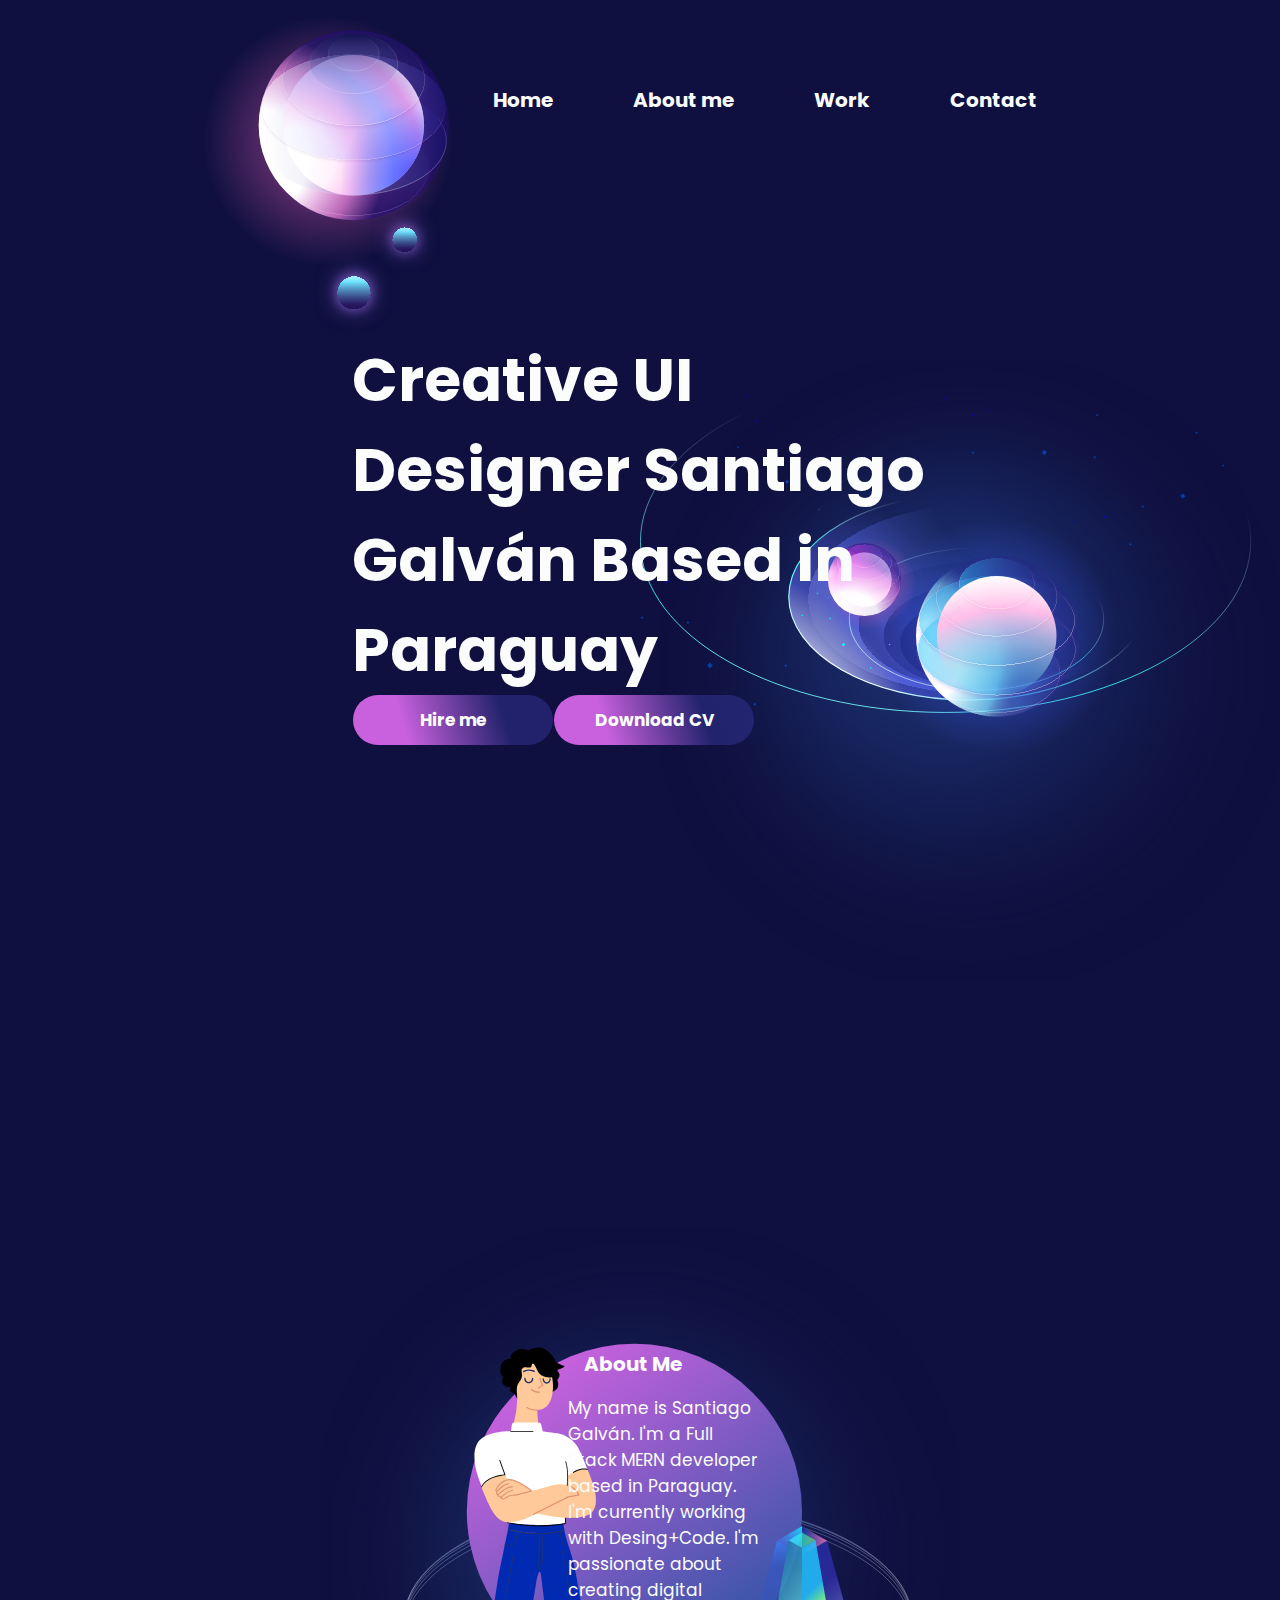
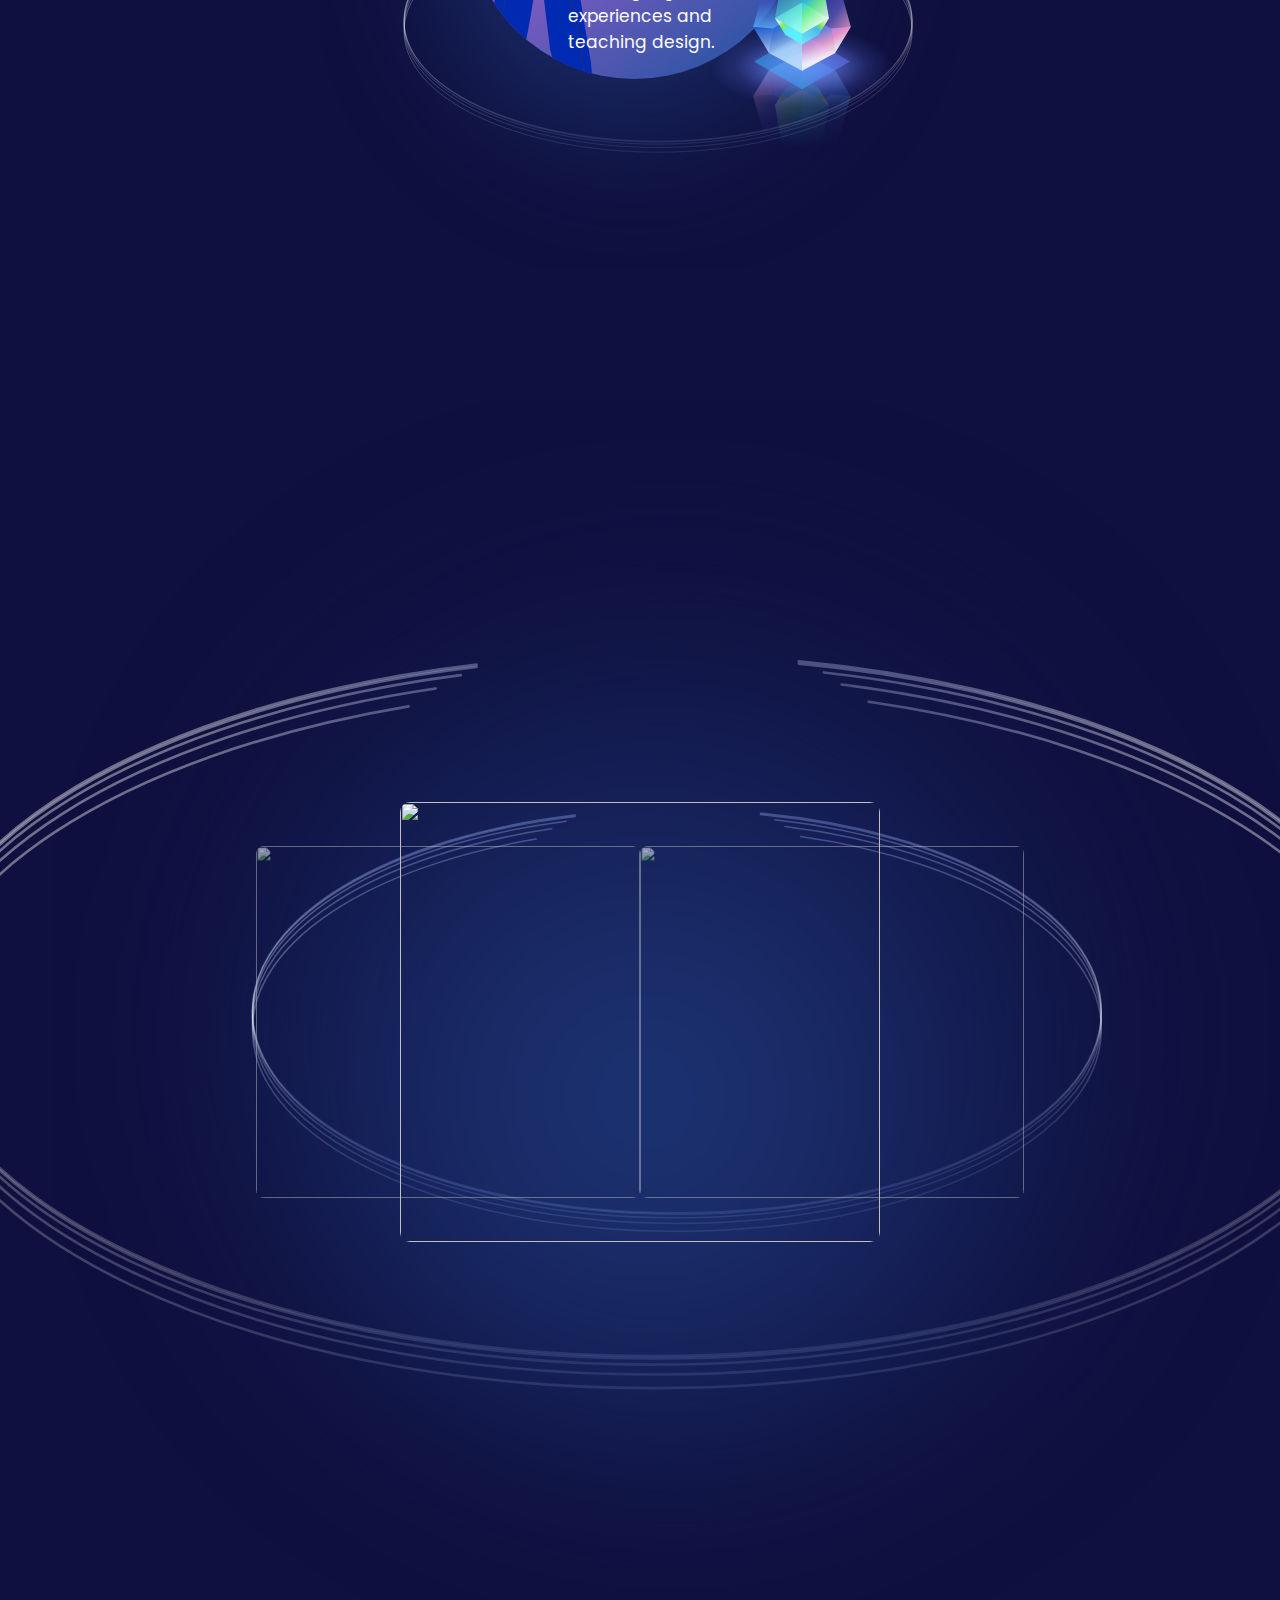
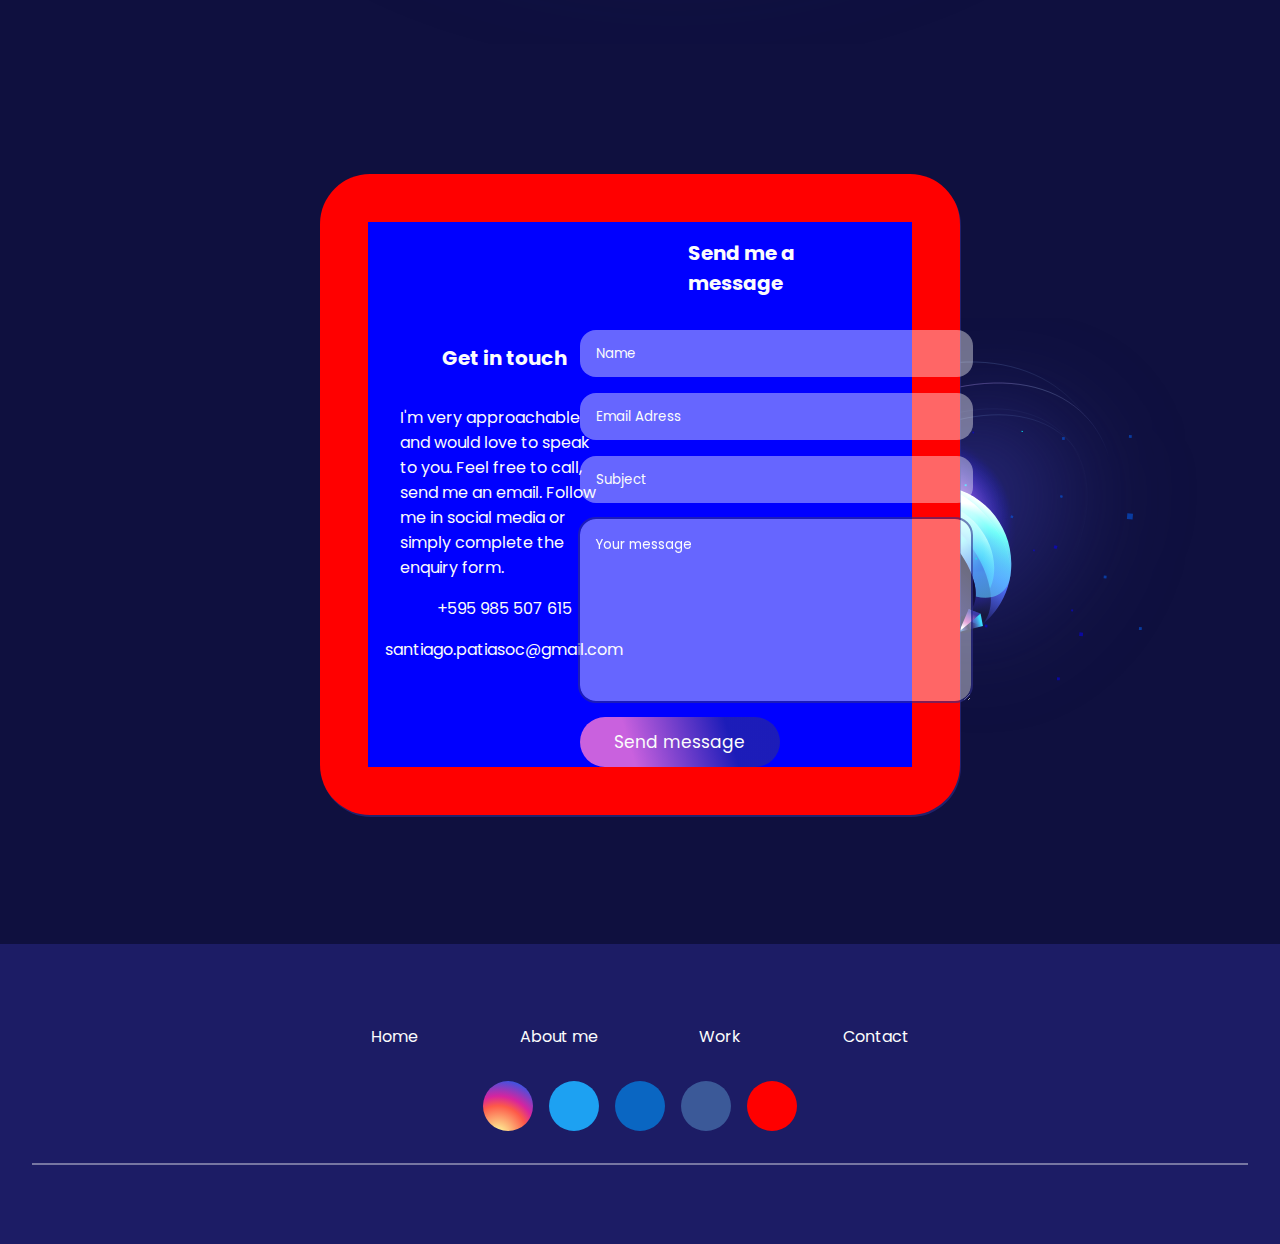
==== commit f08d2023: "last commit 140123" ====
--- a/src/index.html
+++ b/src/index.html
@@ -122,26 +122,14 @@
                         santiago.patiasoc@gmail.com
                     </p>
                 </span>
-                <span class="form">
+                <span>
                     <h3>Send me a message</h3>
                     <form class="form-style" method="get">
-                        <!-- <p>Name -->
                             <input class="input-form" type="text" name="name" size="43" placeholder="Name">
-                        <!-- </p> -->
-                        <!-- <p> -->
-                            <!-- Email Adress -->
                             <input class="input-form" type="text" name="email" size="43" placeholder="Email Adress">
-                        <!-- </p> -->
-                        <!-- <p> -->
-                            <!-- Subject -->
                             <input class="input-form" type="text" name="subject" size="43" placeholder="Subject">
-                        <!-- </p> -->
-                        <!-- <p> -->
                             <textarea class="input-form" rows = "10" cols = "43" name = "description" placeholder="Your message"></textarea>
-                        <!-- </p> -->
-                        <!-- <p> -->
                             <input class="buttom" type="submit" value="Send message">
-                        <!-- </p> -->
                     </form>
                 </span>
             </div>
--- a/src/css/styles.css
+++ b/src/css/styles.css
@@ -322,6 +322,8 @@
     display: flex;
     align-items: stretch;
     position: relative;z-index: 3;
+
+    background-color: red;
 }
 
 .contact-form span{
@@ -332,6 +334,8 @@
     flex-direction: column;
     gap: 1rem;
     padding: 0 2rem;
+
+    background-color: blue;
 }
 
 .contact-form span p svg{
@@ -425,4 +429,10 @@
 }
 .fa-youtube{
     background-color: #FF0000;
+}
+
+@media screen and (max-width: 600px) {
+    body {
+        background-color: olive;
+    }
 }